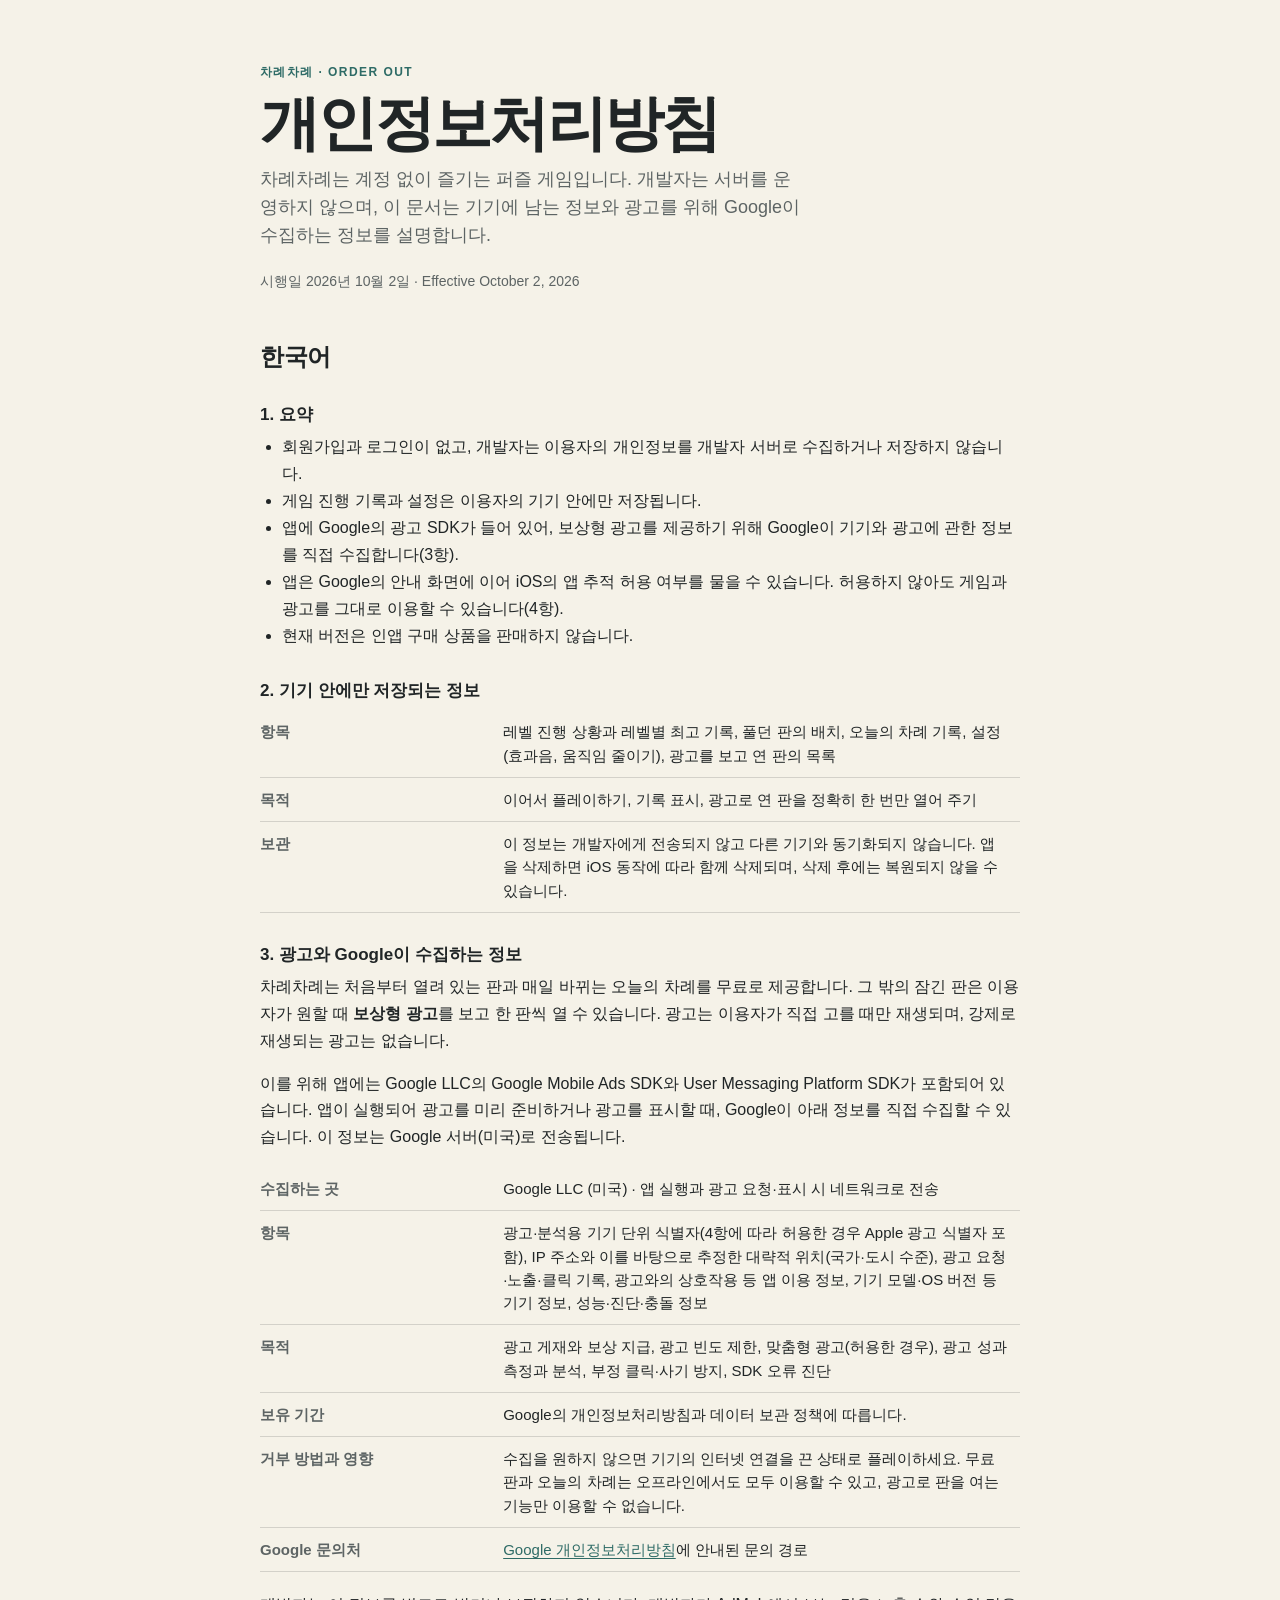
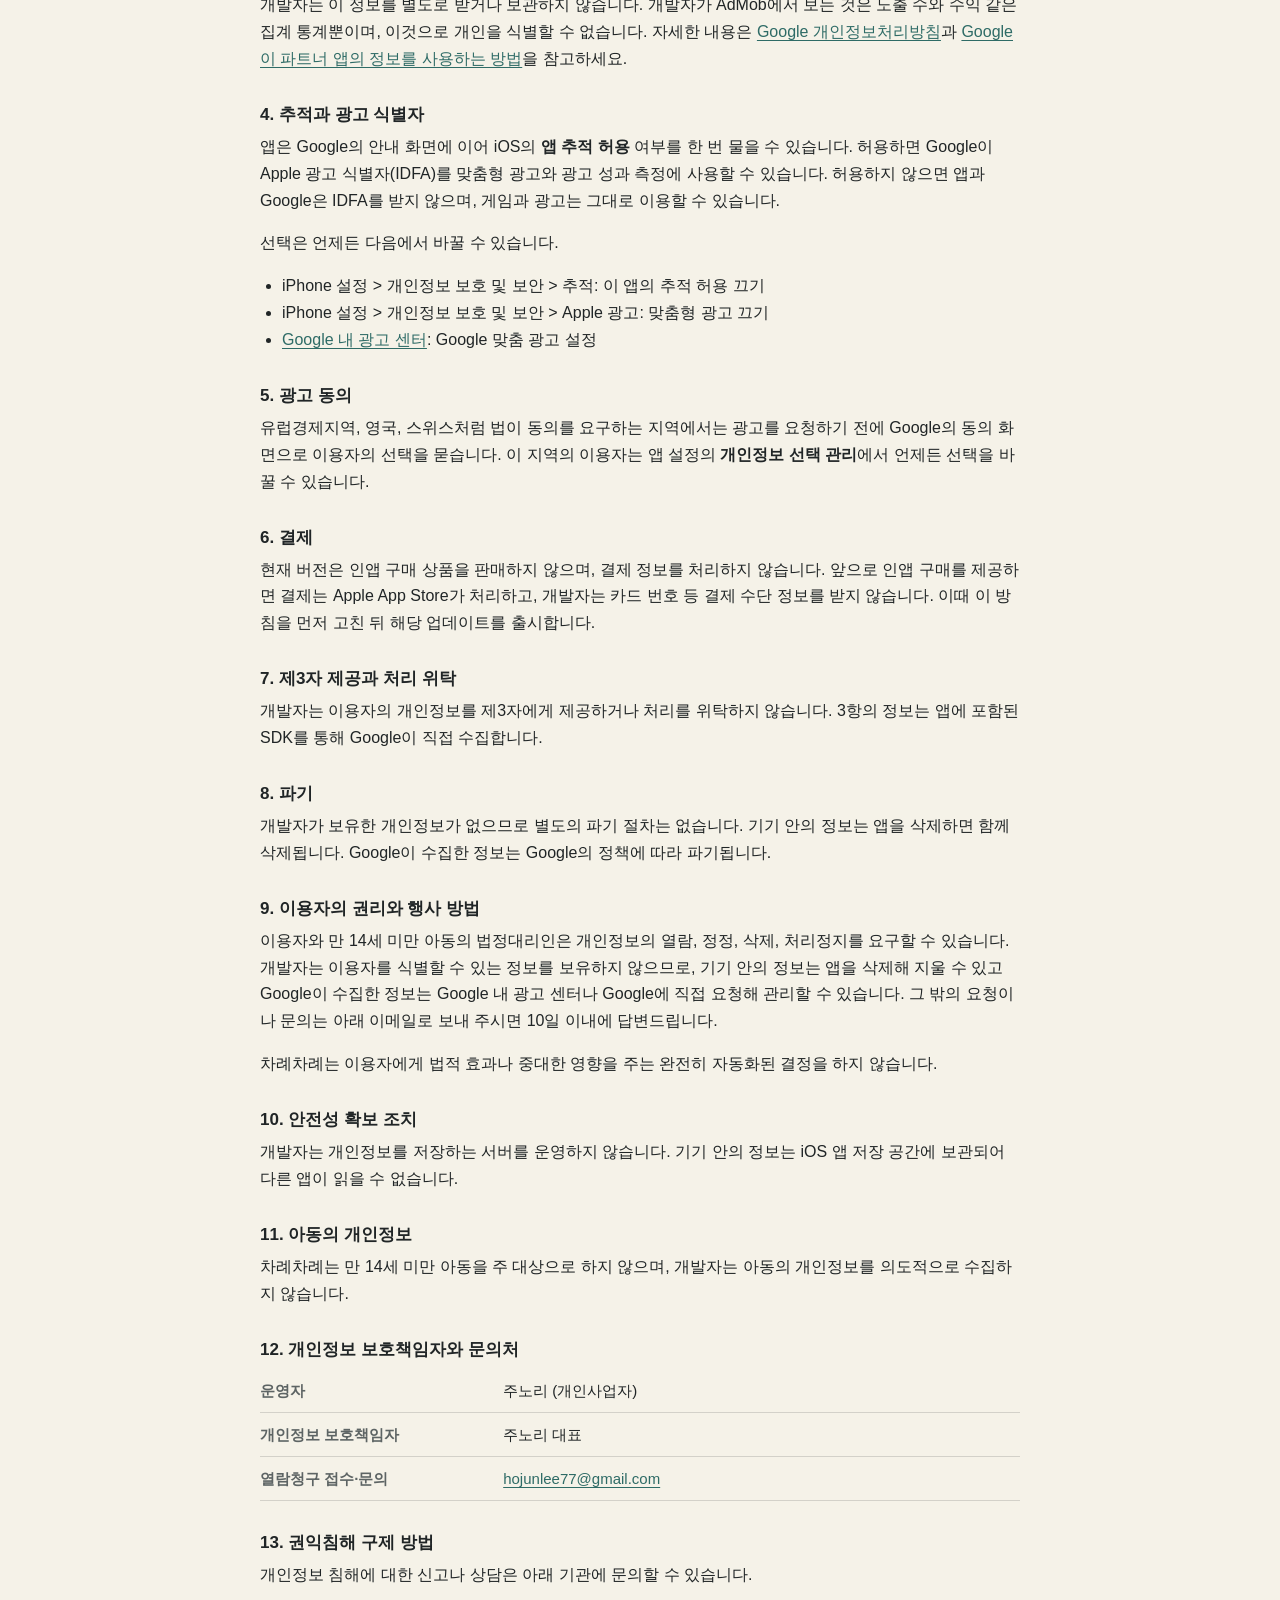
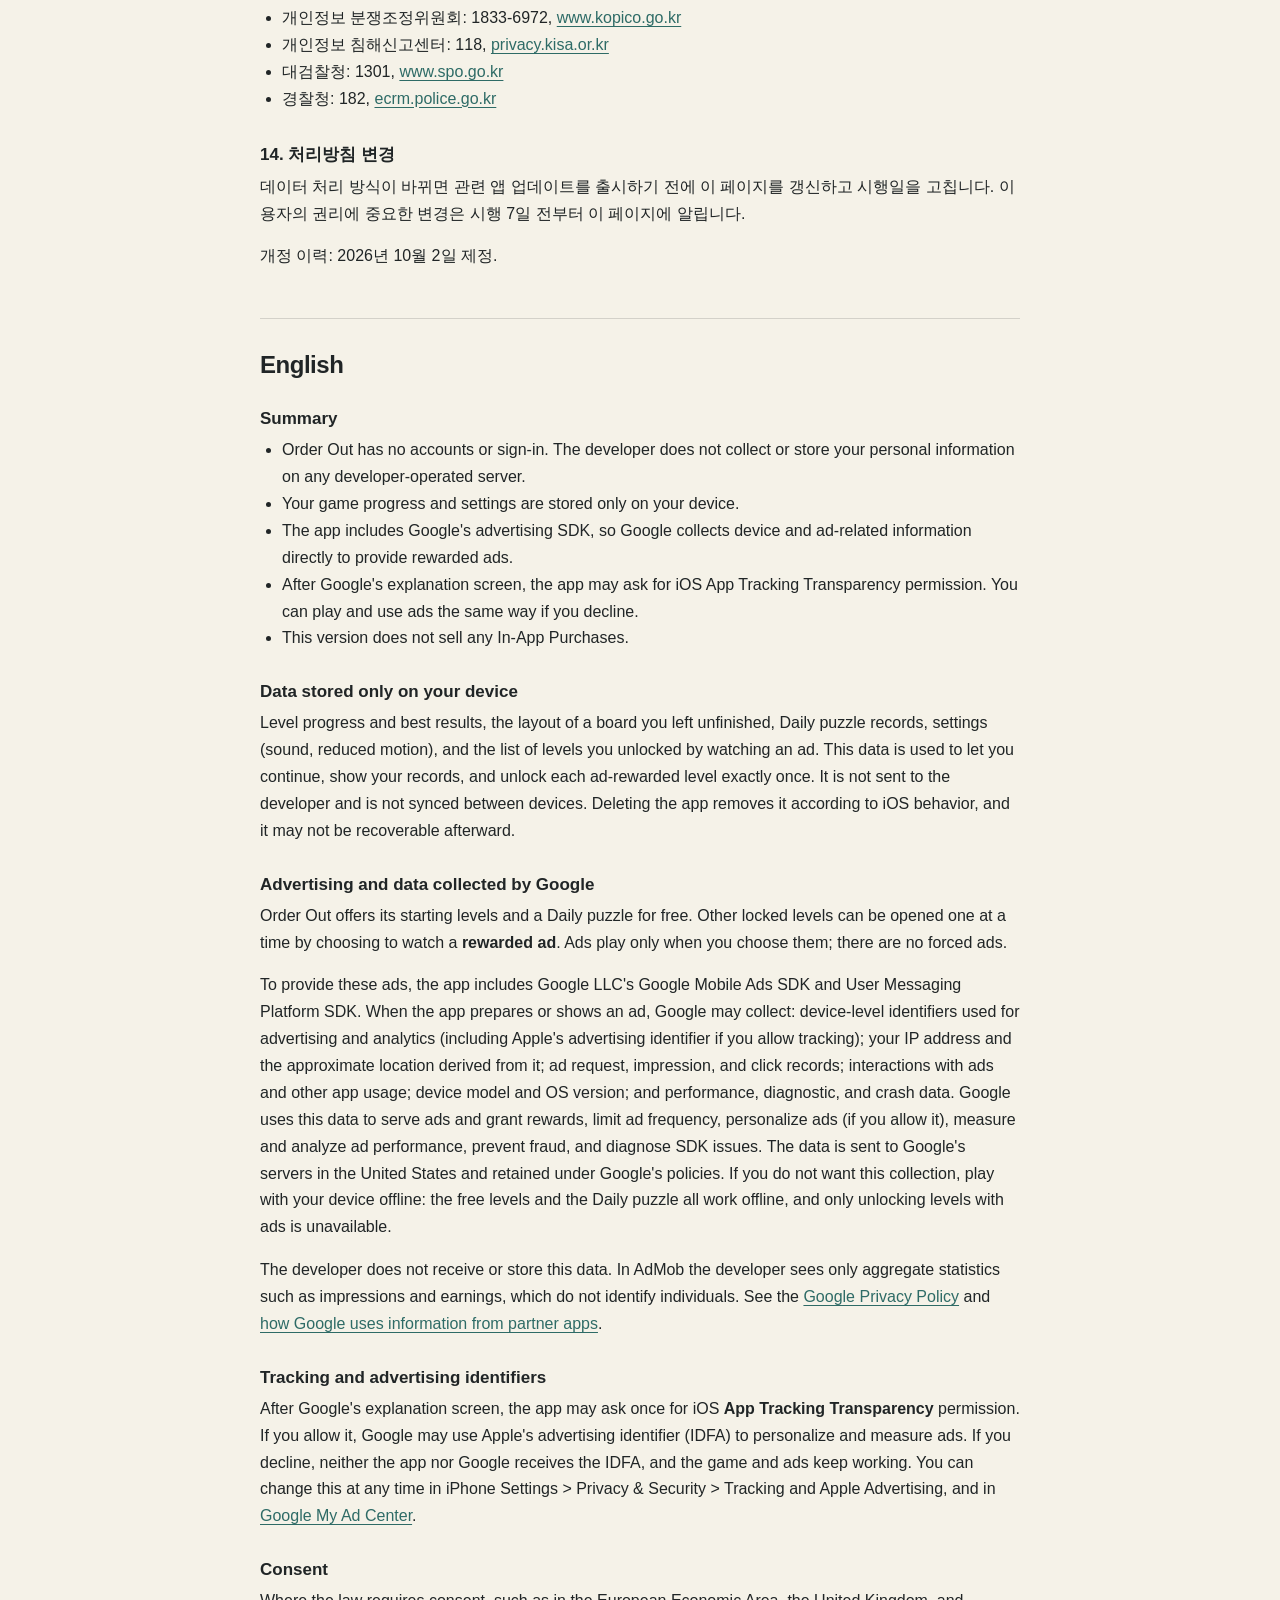
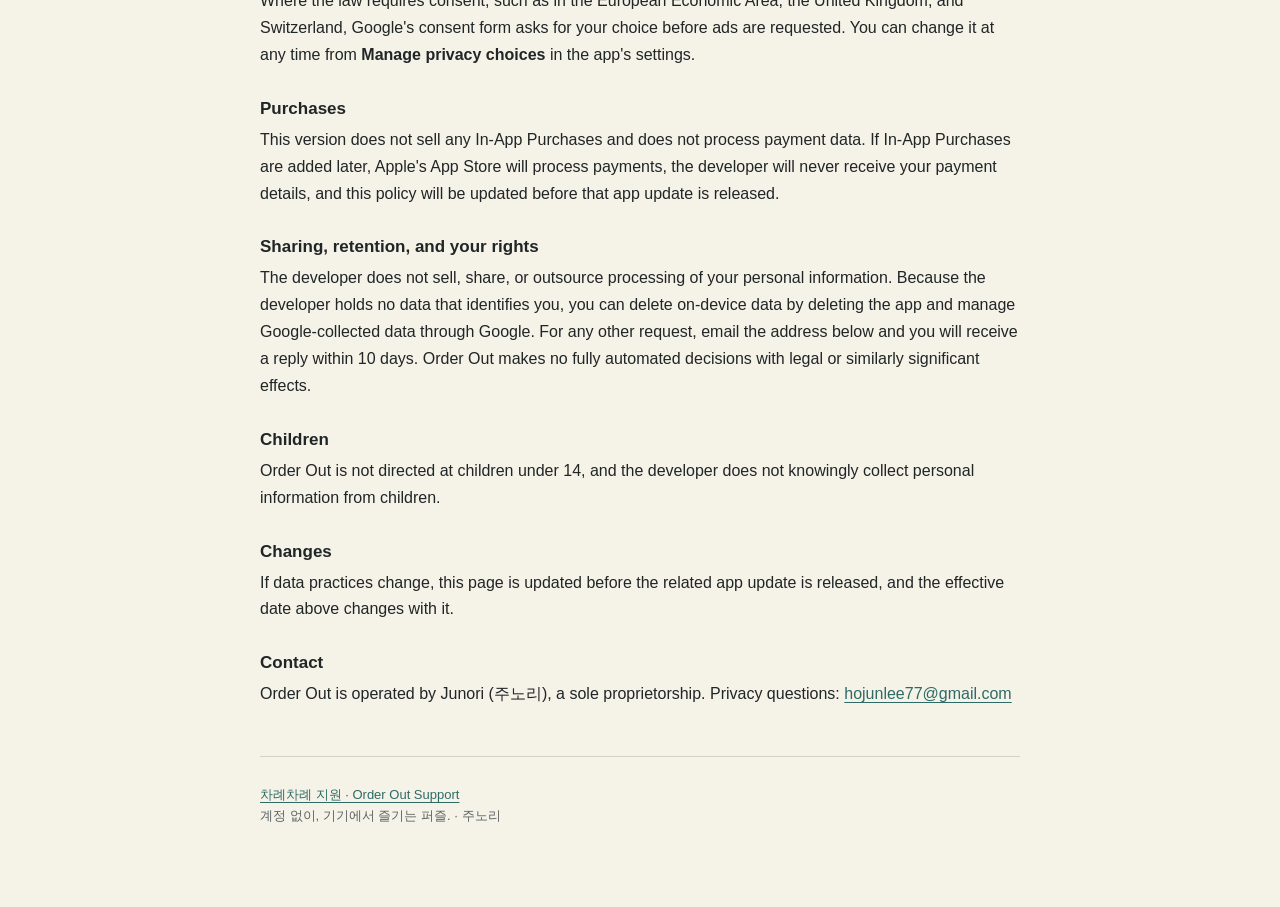
==== privacy/index.html @ 9bdde51e "Publish Order Out privacy policy and support pages Co-Authored-By: Claude Opus 5.5 <noreply@anthropi" ====
<!doctype html>
<html lang="ko">
<head>
  <meta charset="utf-8">
  <meta name="viewport" content="width=device-width, initial-scale=1">
  <meta name="description" content="차례차례(Order Out) 개인정보처리방침 · Privacy Policy for Order Out, a sliding block puzzle for iPhone.">
  <title>차례차례 개인정보처리방침 · Order Out Privacy Policy</title>
  <link rel="stylesheet" href="../styles.css">
</head>
<body>
  <main>
    <header>
      <div class="eyebrow">차례차례 · Order Out</div>
      <h1>개인정보처리방침</h1>
      <p class="lede">차례차례는 계정 없이 즐기는 퍼즐 게임입니다. 개발자는 서버를 운영하지 않으며, 이 문서는 기기에 남는 정보와 광고를 위해 Google이 수집하는 정보를 설명합니다.</p>
      <p class="meta">시행일 2026년 10월 2일 · Effective October 2, 2026</p>
    </header>

    <section class="language" lang="ko">
      <h2>한국어</h2>

      <h3>1. 요약</h3>
      <ul>
        <li>회원가입과 로그인이 없고, 개발자는 이용자의 개인정보를 개발자 서버로 수집하거나 저장하지 않습니다.</li>
        <li>게임 진행 기록과 설정은 이용자의 기기 안에만 저장됩니다.</li>
        <li>앱에 Google의 광고 SDK가 들어 있어, 보상형 광고를 제공하기 위해 Google이 기기와 광고에 관한 정보를 직접 수집합니다(3항).</li>
        <li>앱은 Google의 안내 화면에 이어 iOS의 앱 추적 허용 여부를 물을 수 있습니다. 허용하지 않아도 게임과 광고를 그대로 이용할 수 있습니다(4항).</li>
        <li>현재 버전은 인앱 구매 상품을 판매하지 않습니다.</li>
      </ul>

      <h3>2. 기기 안에만 저장되는 정보</h3>
      <table>
        <tr><th>항목</th><td>레벨 진행 상황과 레벨별 최고 기록, 풀던 판의 배치, 오늘의 차례 기록, 설정(효과음, 움직임 줄이기), 광고를 보고 연 판의 목록</td></tr>
        <tr><th>목적</th><td>이어서 플레이하기, 기록 표시, 광고로 연 판을 정확히 한 번만 열어 주기</td></tr>
        <tr><th>보관</th><td>이 정보는 개발자에게 전송되지 않고 다른 기기와 동기화되지 않습니다. 앱을 삭제하면 iOS 동작에 따라 함께 삭제되며, 삭제 후에는 복원되지 않을 수 있습니다.</td></tr>
      </table>

      <h3>3. 광고와 Google이 수집하는 정보</h3>
      <p>차례차례는 처음부터 열려 있는 판과 매일 바뀌는 오늘의 차례를 무료로 제공합니다. 그 밖의 잠긴 판은 이용자가 원할 때 <strong>보상형 광고</strong>를 보고 한 판씩 열 수 있습니다. 광고는 이용자가 직접 고를 때만 재생되며, 강제로 재생되는 광고는 없습니다.</p>
      <p>이를 위해 앱에는 Google LLC의 Google Mobile Ads SDK와 User Messaging Platform SDK가 포함되어 있습니다. 앱이 실행되어 광고를 미리 준비하거나 광고를 표시할 때, Google이 아래 정보를 직접 수집할 수 있습니다. 이 정보는 Google 서버(미국)로 전송됩니다.</p>
      <table>
        <tr><th>수집하는 곳</th><td>Google LLC (미국) · 앱 실행과 광고 요청·표시 시 네트워크로 전송</td></tr>
        <tr><th>항목</th><td>광고·분석용 기기 단위 식별자(4항에 따라 허용한 경우 Apple 광고 식별자 포함), IP 주소와 이를 바탕으로 추정한 대략적 위치(국가·도시 수준), 광고 요청·노출·클릭 기록, 광고와의 상호작용 등 앱 이용 정보, 기기 모델·OS 버전 등 기기 정보, 성능·진단·충돌 정보</td></tr>
        <tr><th>목적</th><td>광고 게재와 보상 지급, 광고 빈도 제한, 맞춤형 광고(허용한 경우), 광고 성과 측정과 분석, 부정 클릭·사기 방지, SDK 오류 진단</td></tr>
        <tr><th>보유 기간</th><td>Google의 개인정보처리방침과 데이터 보관 정책에 따릅니다.</td></tr>
        <tr><th>거부 방법과 영향</th><td>수집을 원하지 않으면 기기의 인터넷 연결을 끈 상태로 플레이하세요. 무료 판과 오늘의 차례는 오프라인에서도 모두 이용할 수 있고, 광고로 판을 여는 기능만 이용할 수 없습니다.</td></tr>
        <tr><th>Google 문의처</th><td><a href="https://policies.google.com/privacy?hl=ko">Google 개인정보처리방침</a>에 안내된 문의 경로</td></tr>
      </table>
      <p>개발자는 이 정보를 별도로 받거나 보관하지 않습니다. 개발자가 AdMob에서 보는 것은 노출 수와 수익 같은 집계 통계뿐이며, 이것으로 개인을 식별할 수 없습니다. 자세한 내용은 <a href="https://policies.google.com/privacy?hl=ko">Google 개인정보처리방침</a>과 <a href="https://policies.google.com/technologies/partner-sites?hl=ko">Google이 파트너 앱의 정보를 사용하는 방법</a>을 참고하세요.</p>

      <h3>4. 추적과 광고 식별자</h3>
      <p>앱은 Google의 안내 화면에 이어 iOS의 <strong>앱 추적 허용</strong> 여부를 한 번 물을 수 있습니다. 허용하면 Google이 Apple 광고 식별자(IDFA)를 맞춤형 광고와 광고 성과 측정에 사용할 수 있습니다. 허용하지 않으면 앱과 Google은 IDFA를 받지 않으며, 게임과 광고는 그대로 이용할 수 있습니다.</p>
      <p>선택은 언제든 다음에서 바꿀 수 있습니다.</p>
      <ul>
        <li>iPhone 설정 &gt; 개인정보 보호 및 보안 &gt; 추적: 이 앱의 추적 허용 끄기</li>
        <li>iPhone 설정 &gt; 개인정보 보호 및 보안 &gt; Apple 광고: 맞춤형 광고 끄기</li>
        <li><a href="https://myadcenter.google.com/">Google 내 광고 센터</a>: Google 맞춤 광고 설정</li>
      </ul>

      <h3>5. 광고 동의</h3>
      <p>유럽경제지역, 영국, 스위스처럼 법이 동의를 요구하는 지역에서는 광고를 요청하기 전에 Google의 동의 화면으로 이용자의 선택을 묻습니다. 이 지역의 이용자는 앱 설정의 <strong>개인정보 선택 관리</strong>에서 언제든 선택을 바꿀 수 있습니다.</p>

      <h3>6. 결제</h3>
      <p>현재 버전은 인앱 구매 상품을 판매하지 않으며, 결제 정보를 처리하지 않습니다. 앞으로 인앱 구매를 제공하면 결제는 Apple App Store가 처리하고, 개발자는 카드 번호 등 결제 수단 정보를 받지 않습니다. 이때 이 방침을 먼저 고친 뒤 해당 업데이트를 출시합니다.</p>

      <h3>7. 제3자 제공과 처리 위탁</h3>
      <p>개발자는 이용자의 개인정보를 제3자에게 제공하거나 처리를 위탁하지 않습니다. 3항의 정보는 앱에 포함된 SDK를 통해 Google이 직접 수집합니다.</p>

      <h3>8. 파기</h3>
      <p>개발자가 보유한 개인정보가 없으므로 별도의 파기 절차는 없습니다. 기기 안의 정보는 앱을 삭제하면 함께 삭제됩니다. Google이 수집한 정보는 Google의 정책에 따라 파기됩니다.</p>

      <h3>9. 이용자의 권리와 행사 방법</h3>
      <p>이용자와 만 14세 미만 아동의 법정대리인은 개인정보의 열람, 정정, 삭제, 처리정지를 요구할 수 있습니다. 개발자는 이용자를 식별할 수 있는 정보를 보유하지 않으므로, 기기 안의 정보는 앱을 삭제해 지울 수 있고 Google이 수집한 정보는 Google 내 광고 센터나 Google에 직접 요청해 관리할 수 있습니다. 그 밖의 요청이나 문의는 아래 이메일로 보내 주시면 10일 이내에 답변드립니다.</p>
      <p>차례차례는 이용자에게 법적 효과나 중대한 영향을 주는 완전히 자동화된 결정을 하지 않습니다.</p>

      <h3>10. 안전성 확보 조치</h3>
      <p>개발자는 개인정보를 저장하는 서버를 운영하지 않습니다. 기기 안의 정보는 iOS 앱 저장 공간에 보관되어 다른 앱이 읽을 수 없습니다.</p>

      <h3>11. 아동의 개인정보</h3>
      <p>차례차례는 만 14세 미만 아동을 주 대상으로 하지 않으며, 개발자는 아동의 개인정보를 의도적으로 수집하지 않습니다.</p>

      <h3>12. 개인정보 보호책임자와 문의처</h3>
      <table>
        <tr><th>운영자</th><td>주노리 (개인사업자)</td></tr>
        <tr><th>개인정보 보호책임자</th><td>주노리 대표</td></tr>
        <tr><th>열람청구 접수·문의</th><td><a href="mailto:hojunlee77@gmail.com?subject=%EC%B0%A8%EB%A1%80%EC%B0%A8%EB%A1%80%20%EA%B0%9C%EC%9D%B8%EC%A0%95%EB%B3%B4%20%EB%AC%B8%EC%9D%98">hojunlee77@gmail.com</a></td></tr>
      </table>

      <h3>13. 권익침해 구제 방법</h3>
      <p>개인정보 침해에 대한 신고나 상담은 아래 기관에 문의할 수 있습니다.</p>
      <ul>
        <li>개인정보 분쟁조정위원회: 1833-6972, <a href="https://www.kopico.go.kr">www.kopico.go.kr</a></li>
        <li>개인정보 침해신고센터: 118, <a href="https://privacy.kisa.or.kr">privacy.kisa.or.kr</a></li>
        <li>대검찰청: 1301, <a href="https://www.spo.go.kr">www.spo.go.kr</a></li>
        <li>경찰청: 182, <a href="https://ecrm.police.go.kr">ecrm.police.go.kr</a></li>
      </ul>

      <h3>14. 처리방침 변경</h3>
      <p>데이터 처리 방식이 바뀌면 관련 앱 업데이트를 출시하기 전에 이 페이지를 갱신하고 시행일을 고칩니다. 이용자의 권리에 중요한 변경은 시행 7일 전부터 이 페이지에 알립니다.</p>
      <p>개정 이력: 2026년 10월 2일 제정.</p>
    </section>

    <section class="language" lang="en">
      <h2>English</h2>

      <h3>Summary</h3>
      <ul>
        <li>Order Out has no accounts or sign-in. The developer does not collect or store your personal information on any developer-operated server.</li>
        <li>Your game progress and settings are stored only on your device.</li>
        <li>The app includes Google's advertising SDK, so Google collects device and ad-related information directly to provide rewarded ads.</li>
        <li>After Google's explanation screen, the app may ask for iOS App Tracking Transparency permission. You can play and use ads the same way if you decline.</li>
        <li>This version does not sell any In-App Purchases.</li>
      </ul>

      <h3>Data stored only on your device</h3>
      <p>Level progress and best results, the layout of a board you left unfinished, Daily puzzle records, settings (sound, reduced motion), and the list of levels you unlocked by watching an ad. This data is used to let you continue, show your records, and unlock each ad-rewarded level exactly once. It is not sent to the developer and is not synced between devices. Deleting the app removes it according to iOS behavior, and it may not be recoverable afterward.</p>

      <h3>Advertising and data collected by Google</h3>
      <p>Order Out offers its starting levels and a Daily puzzle for free. Other locked levels can be opened one at a time by choosing to watch a <strong>rewarded ad</strong>. Ads play only when you choose them; there are no forced ads.</p>
      <p>To provide these ads, the app includes Google LLC's Google Mobile Ads SDK and User Messaging Platform SDK. When the app prepares or shows an ad, Google may collect: device-level identifiers used for advertising and analytics (including Apple's advertising identifier if you allow tracking); your IP address and the approximate location derived from it; ad request, impression, and click records; interactions with ads and other app usage; device model and OS version; and performance, diagnostic, and crash data. Google uses this data to serve ads and grant rewards, limit ad frequency, personalize ads (if you allow it), measure and analyze ad performance, prevent fraud, and diagnose SDK issues. The data is sent to Google's servers in the United States and retained under Google's policies. If you do not want this collection, play with your device offline: the free levels and the Daily puzzle all work offline, and only unlocking levels with ads is unavailable.</p>
      <p>The developer does not receive or store this data. In AdMob the developer sees only aggregate statistics such as impressions and earnings, which do not identify individuals. See the <a href="https://policies.google.com/privacy">Google Privacy Policy</a> and <a href="https://policies.google.com/technologies/partner-sites">how Google uses information from partner apps</a>.</p>

      <h3>Tracking and advertising identifiers</h3>
      <p>After Google's explanation screen, the app may ask once for iOS <strong>App Tracking Transparency</strong> permission. If you allow it, Google may use Apple's advertising identifier (IDFA) to personalize and measure ads. If you decline, neither the app nor Google receives the IDFA, and the game and ads keep working. You can change this at any time in iPhone Settings &gt; Privacy &amp; Security &gt; Tracking and Apple Advertising, and in <a href="https://myadcenter.google.com/">Google My Ad Center</a>.</p>

      <h3>Consent</h3>
      <p>Where the law requires consent, such as in the European Economic Area, the United Kingdom, and Switzerland, Google's consent form asks for your choice before ads are requested. You can change it at any time from <strong>Manage privacy choices</strong> in the app's settings.</p>

      <h3>Purchases</h3>
      <p>This version does not sell any In-App Purchases and does not process payment data. If In-App Purchases are added later, Apple's App Store will process payments, the developer will never receive your payment details, and this policy will be updated before that app update is released.</p>

      <h3>Sharing, retention, and your rights</h3>
      <p>The developer does not sell, share, or outsource processing of your personal information. Because the developer holds no data that identifies you, you can delete on-device data by deleting the app and manage Google-collected data through Google. For any other request, email the address below and you will receive a reply within 10 days. Order Out makes no fully automated decisions with legal or similarly significant effects.</p>

      <h3>Children</h3>
      <p>Order Out is not directed at children under 14, and the developer does not knowingly collect personal information from children.</p>

      <h3>Changes</h3>
      <p>If data practices change, this page is updated before the related app update is released, and the effective date above changes with it.</p>

      <h3>Contact</h3>
      <p>Order Out is operated by Junori (주노리), a sole proprietorship. Privacy questions: <a href="mailto:hojunlee77@gmail.com?subject=Order%20Out%20Privacy">hojunlee77@gmail.com</a></p>
    </section>

    <footer>
      <a href="../support/">차례차례 지원 · Order Out Support</a><br>
      계정 없이, 기기에서 즐기는 퍼즐. · 주노리
    </footer>
  </main>
</body>
</html>
---- styles.css ----
:root {
  color-scheme: light dark;
  --accent: #2e6b66;
  --paper: #f5f2e8;
  --ink: #202526;
  --secondary: #5d6464;
  --line: rgba(32, 37, 38, 0.16);
  --surface: #ffffff;
}

* {
  box-sizing: border-box;
}

html {
  background: var(--paper);
  font-family: -apple-system, BlinkMacSystemFont, "SF Pro Text", "Apple SD Gothic Neo", sans-serif;
  color: var(--ink);
}

body {
  margin: 0;
  min-height: 100vh;
  background: var(--paper);
}

main {
  width: min(100% - 40px, 760px);
  margin: 0 auto;
  padding: 64px 0 80px;
}

header {
  margin-bottom: 48px;
}

.eyebrow {
  color: var(--accent);
  font-size: 12px;
  font-weight: 700;
  letter-spacing: 0.12em;
  text-transform: uppercase;
}

h1 {
  margin: 12px 0 12px;
  font-size: clamp(38px, 8vw, 60px);
  line-height: 1.02;
  letter-spacing: -0.045em;
}

.lede {
  max-width: 34rem;
  margin: 0;
  color: var(--secondary);
  font-size: 18px;
  line-height: 1.55;
}

.meta {
  margin-top: 20px;
  color: var(--secondary);
  font-size: 14px;
}

.language {
  padding: 32px 0;
  border-top: 1px solid var(--line);
}

.language:first-of-type {
  padding-top: 0;
  border-top: 0;
}

h2 {
  margin: 0 0 28px;
  font-size: 24px;
  letter-spacing: -0.02em;
}

h3 {
  margin: 30px 0 8px;
  font-size: 17px;
}

p,
li {
  font-size: 16px;
  line-height: 1.68;
}

p {
  margin: 8px 0 16px;
}

ul {
  margin: 8px 0 20px;
  padding-left: 22px;
}

a {
  color: var(--accent);
  text-underline-offset: 3px;
}

.actions {
  display: flex;
  flex-wrap: wrap;
  gap: 12px;
  margin: 28px 0 8px;
}

.button {
  display: inline-flex;
  min-height: 44px;
  align-items: center;
  justify-content: center;
  padding: 0 18px;
  border: 1px solid var(--line);
  border-radius: 14px;
  background: var(--surface);
  color: var(--ink);
  font-weight: 600;
  text-decoration: none;
}

.button.primary {
  border-color: transparent;
  background: var(--accent);
  color: white;
}

footer {
  padding-top: 28px;
  border-top: 1px solid var(--line);
  color: var(--secondary);
  font-size: 13px;
  line-height: 1.6;
}

@media (prefers-color-scheme: dark) {
  :root {
    --accent: #edc67d;
    --paper: #142a29;
    --ink: #f7f6f2;
    --secondary: #aab1b0;
    --line: rgba(247, 246, 242, 0.18);
    --surface: #1f3a38;
  }

  .button.primary {
    color: #142a29;
  }
}

@media (prefers-reduced-motion: reduce) {
  *,
  *::before,
  *::after {
    scroll-behavior: auto !important;
  }
}

table {
  width: 100%;
  margin: 8px 0 20px;
  border-collapse: collapse;
  font-size: 15px;
  line-height: 1.55;
}

th,
td {
  padding: 10px 12px 10px 0;
  border-bottom: 1px solid var(--line);
  text-align: left;
  vertical-align: top;
}

th {
  width: 32%;
  color: var(--secondary);
  font-weight: 600;
}
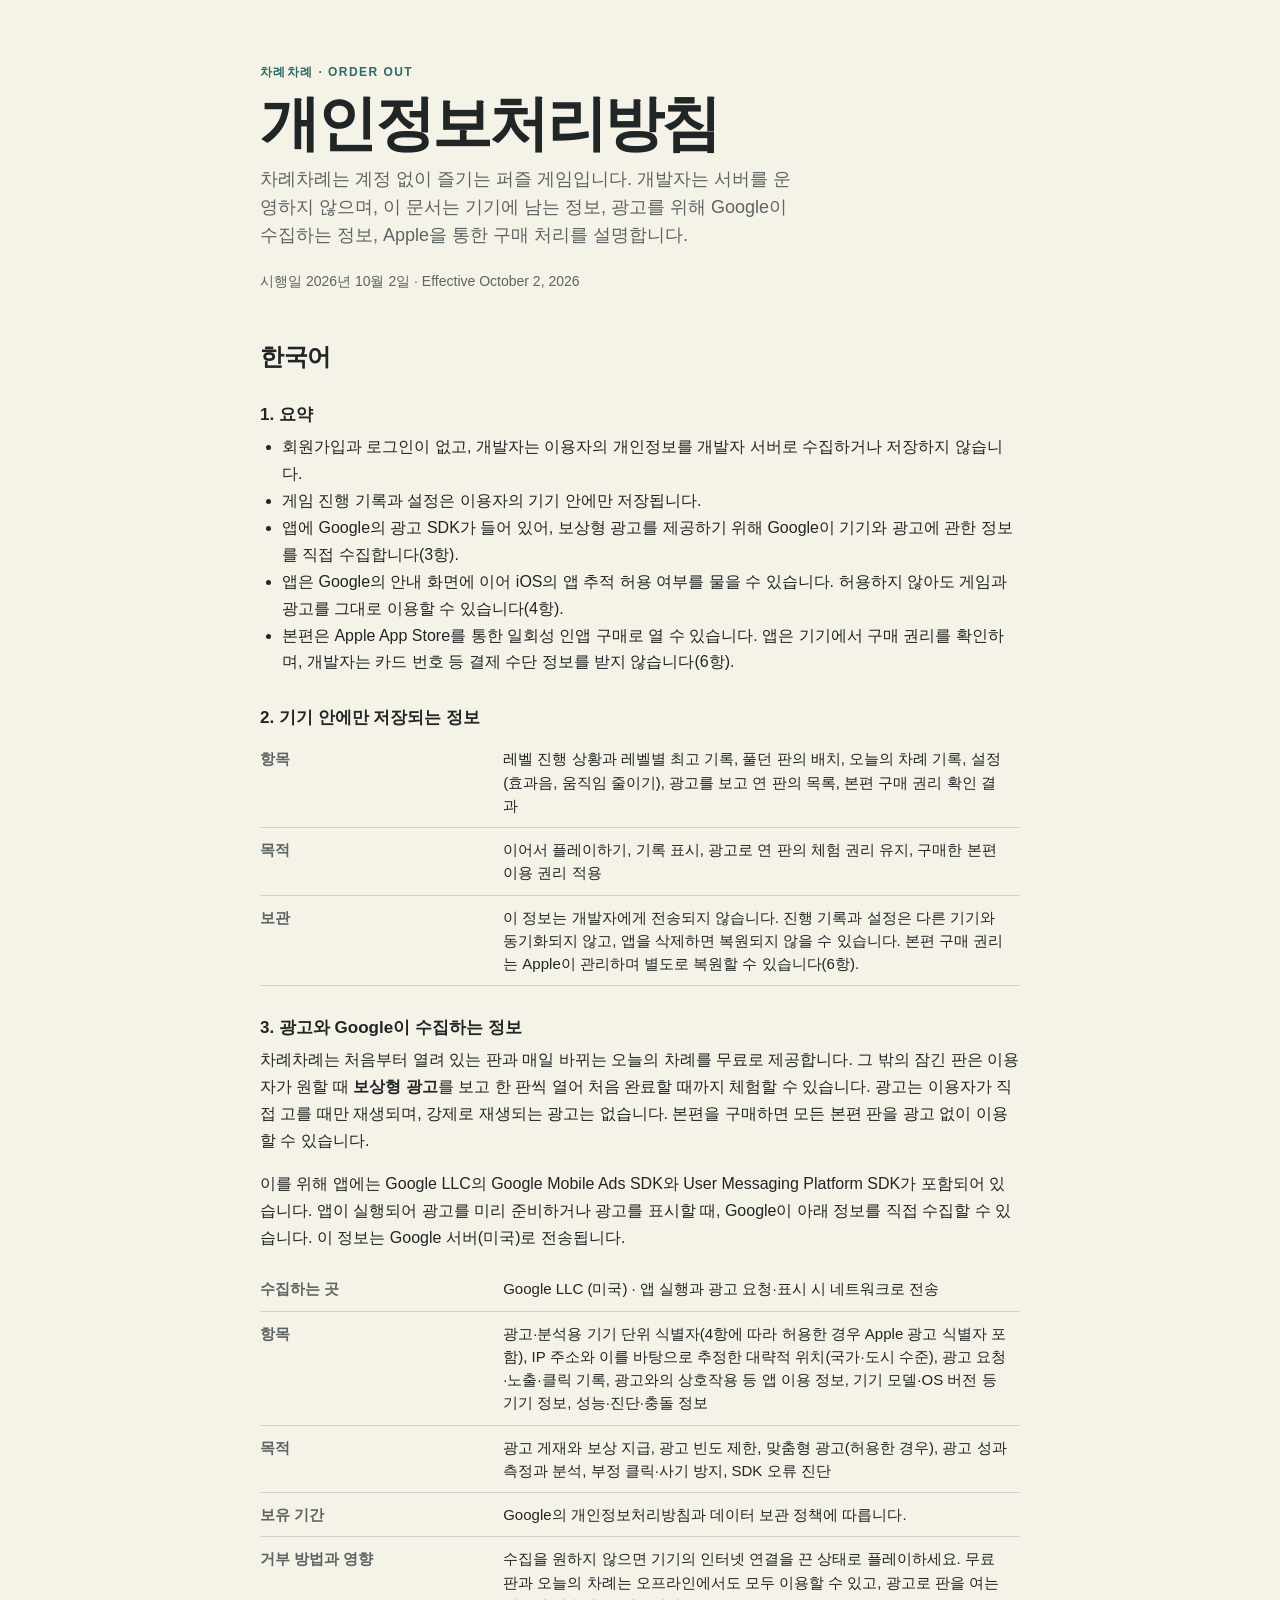
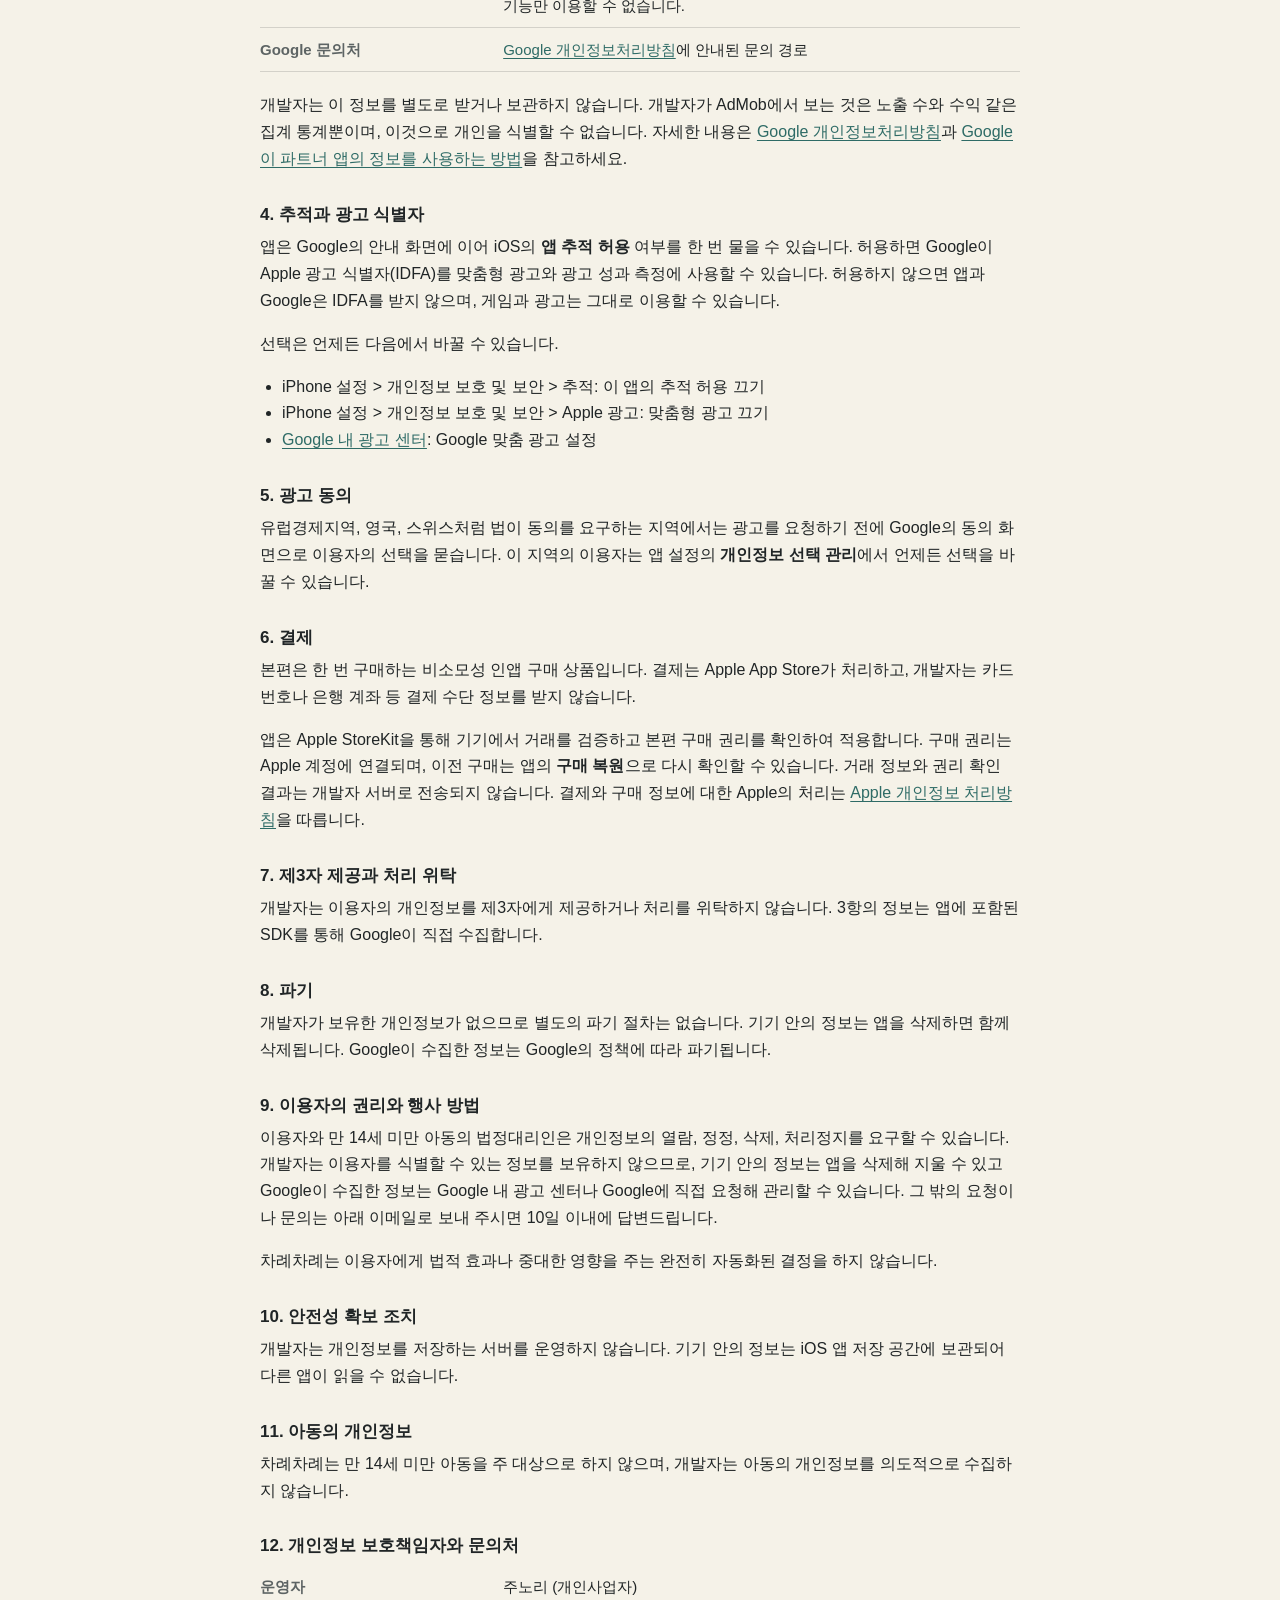
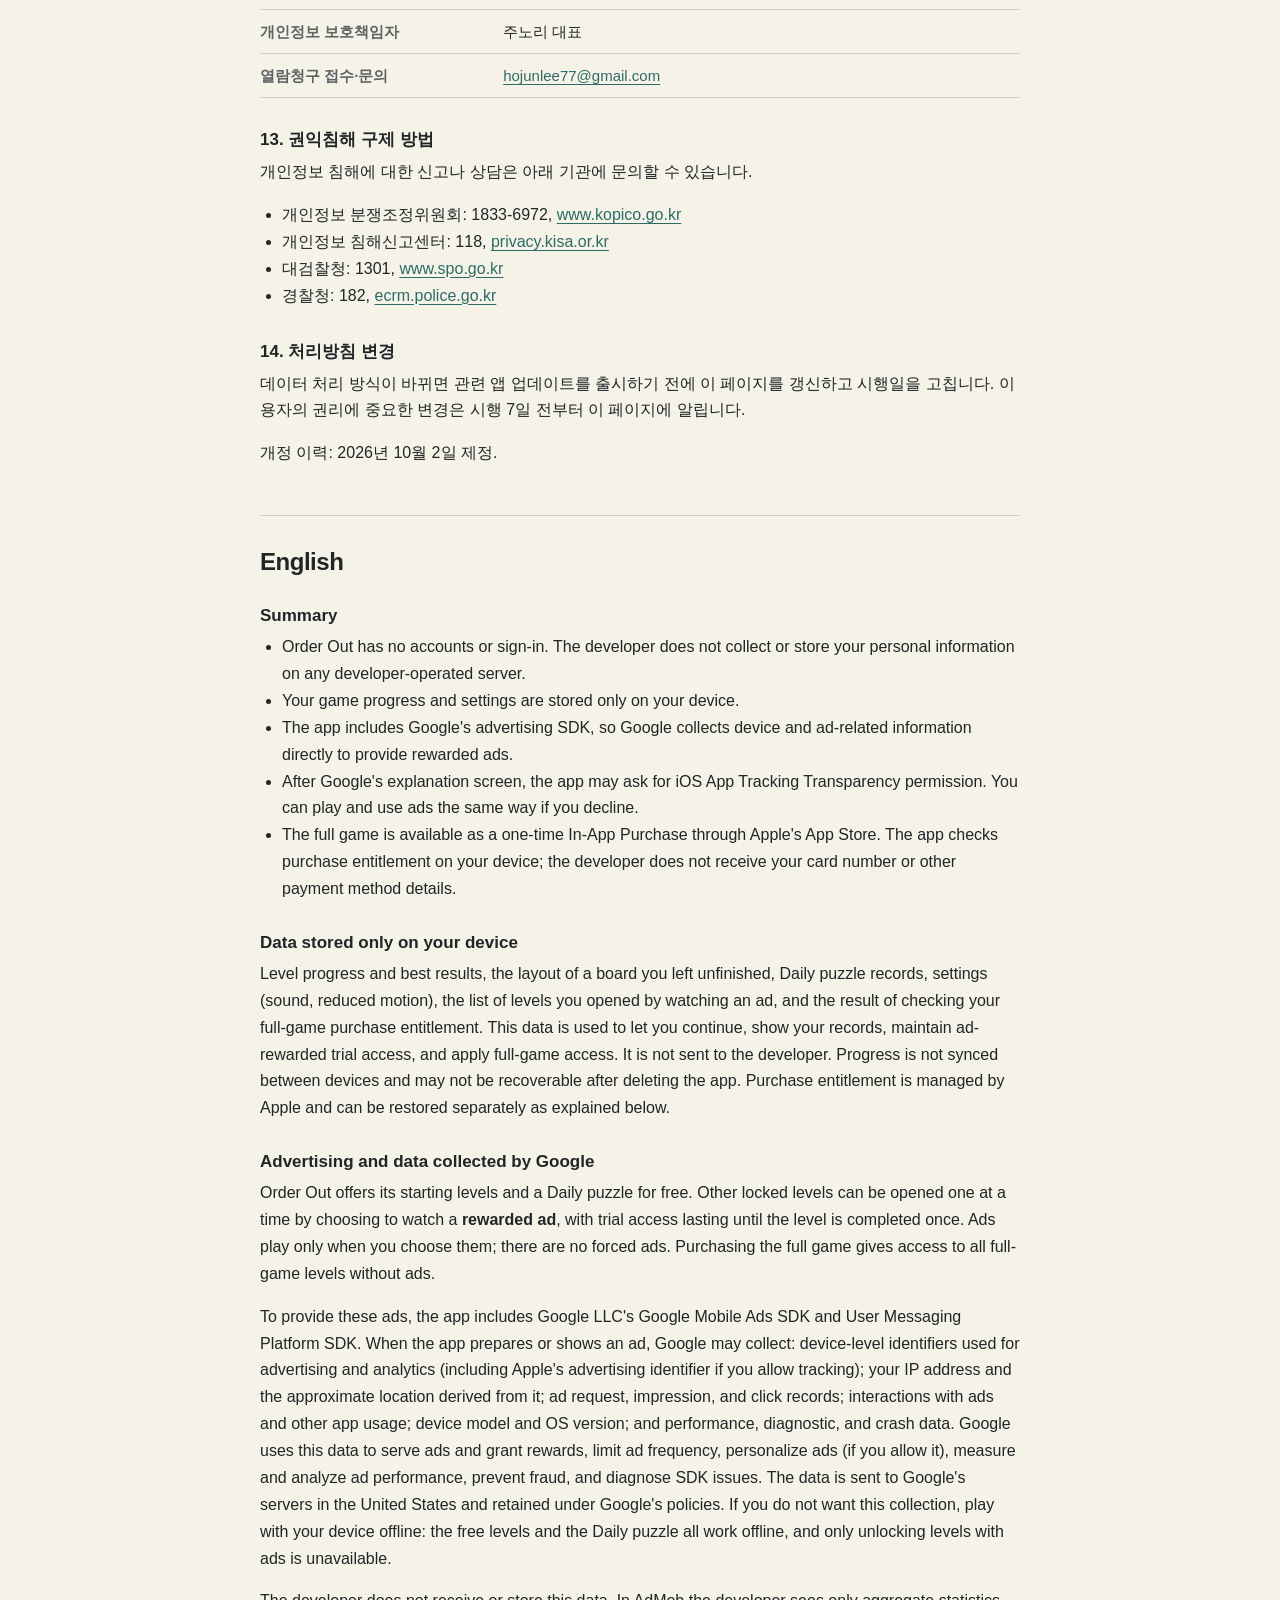
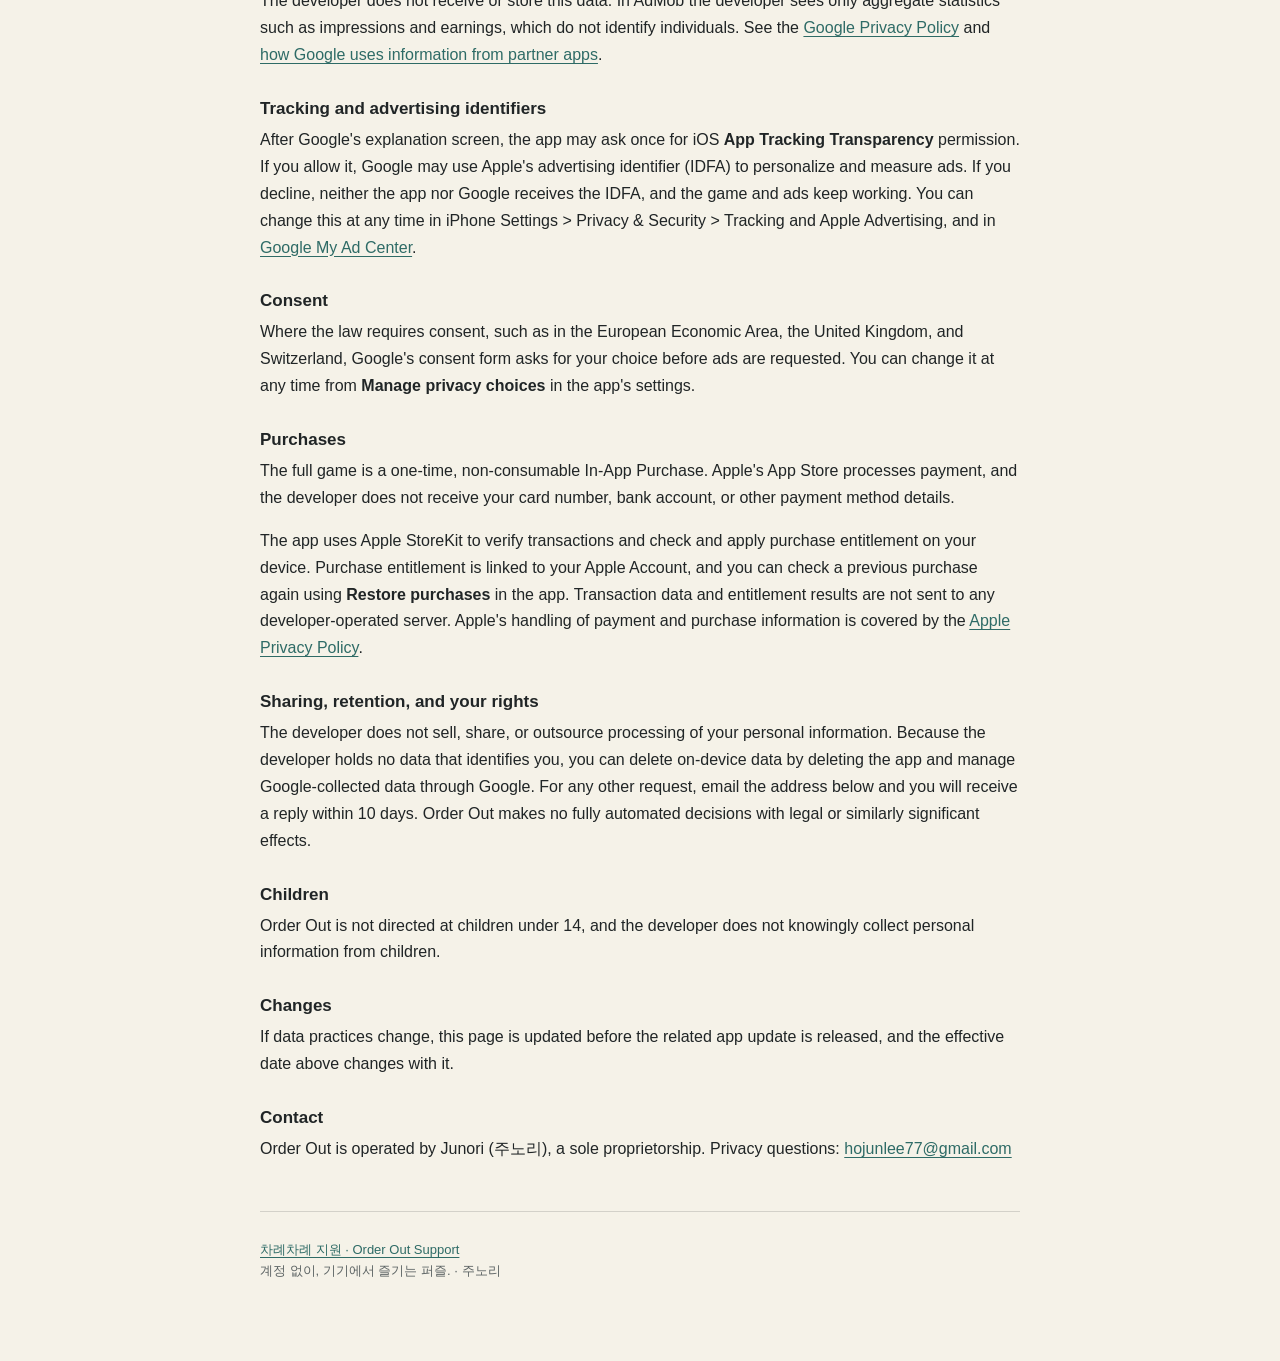
==== commit 90ab0379: "Document full-game purchase and restore support" ====
--- a/privacy/index.html
+++ b/privacy/index.html
@@ -12,7 +12,7 @@
     <header>
       <div class="eyebrow">차례차례 · Order Out</div>
       <h1>개인정보처리방침</h1>
-      <p class="lede">차례차례는 계정 없이 즐기는 퍼즐 게임입니다. 개발자는 서버를 운영하지 않으며, 이 문서는 기기에 남는 정보와 광고를 위해 Google이 수집하는 정보를 설명합니다.</p>
+      <p class="lede">차례차례는 계정 없이 즐기는 퍼즐 게임입니다. 개발자는 서버를 운영하지 않으며, 이 문서는 기기에 남는 정보, 광고를 위해 Google이 수집하는 정보, Apple을 통한 구매 처리를 설명합니다.</p>
       <p class="meta">시행일 2026년 10월 2일 · Effective October 2, 2026</p>
     </header>
 
@@ -25,18 +25,18 @@
         <li>게임 진행 기록과 설정은 이용자의 기기 안에만 저장됩니다.</li>
         <li>앱에 Google의 광고 SDK가 들어 있어, 보상형 광고를 제공하기 위해 Google이 기기와 광고에 관한 정보를 직접 수집합니다(3항).</li>
         <li>앱은 Google의 안내 화면에 이어 iOS의 앱 추적 허용 여부를 물을 수 있습니다. 허용하지 않아도 게임과 광고를 그대로 이용할 수 있습니다(4항).</li>
-        <li>현재 버전은 인앱 구매 상품을 판매하지 않습니다.</li>
+        <li>본편은 Apple App Store를 통한 일회성 인앱 구매로 열 수 있습니다. 앱은 기기에서 구매 권리를 확인하며, 개발자는 카드 번호 등 결제 수단 정보를 받지 않습니다(6항).</li>
       </ul>
 
       <h3>2. 기기 안에만 저장되는 정보</h3>
       <table>
-        <tr><th>항목</th><td>레벨 진행 상황과 레벨별 최고 기록, 풀던 판의 배치, 오늘의 차례 기록, 설정(효과음, 움직임 줄이기), 광고를 보고 연 판의 목록</td></tr>
-        <tr><th>목적</th><td>이어서 플레이하기, 기록 표시, 광고로 연 판을 정확히 한 번만 열어 주기</td></tr>
-        <tr><th>보관</th><td>이 정보는 개발자에게 전송되지 않고 다른 기기와 동기화되지 않습니다. 앱을 삭제하면 iOS 동작에 따라 함께 삭제되며, 삭제 후에는 복원되지 않을 수 있습니다.</td></tr>
+        <tr><th>항목</th><td>레벨 진행 상황과 레벨별 최고 기록, 풀던 판의 배치, 오늘의 차례 기록, 설정(효과음, 움직임 줄이기), 광고를 보고 연 판의 목록, 본편 구매 권리 확인 결과</td></tr>
+        <tr><th>목적</th><td>이어서 플레이하기, 기록 표시, 광고로 연 판의 체험 권리 유지, 구매한 본편 이용 권리 적용</td></tr>
+        <tr><th>보관</th><td>이 정보는 개발자에게 전송되지 않습니다. 진행 기록과 설정은 다른 기기와 동기화되지 않고, 앱을 삭제하면 복원되지 않을 수 있습니다. 본편 구매 권리는 Apple이 관리하며 별도로 복원할 수 있습니다(6항).</td></tr>
       </table>
 
       <h3>3. 광고와 Google이 수집하는 정보</h3>
-      <p>차례차례는 처음부터 열려 있는 판과 매일 바뀌는 오늘의 차례를 무료로 제공합니다. 그 밖의 잠긴 판은 이용자가 원할 때 <strong>보상형 광고</strong>를 보고 한 판씩 열 수 있습니다. 광고는 이용자가 직접 고를 때만 재생되며, 강제로 재생되는 광고는 없습니다.</p>
+      <p>차례차례는 처음부터 열려 있는 판과 매일 바뀌는 오늘의 차례를 무료로 제공합니다. 그 밖의 잠긴 판은 이용자가 원할 때 <strong>보상형 광고</strong>를 보고 한 판씩 열어 처음 완료할 때까지 체험할 수 있습니다. 광고는 이용자가 직접 고를 때만 재생되며, 강제로 재생되는 광고는 없습니다. 본편을 구매하면 모든 본편 판을 광고 없이 이용할 수 있습니다.</p>
       <p>이를 위해 앱에는 Google LLC의 Google Mobile Ads SDK와 User Messaging Platform SDK가 포함되어 있습니다. 앱이 실행되어 광고를 미리 준비하거나 광고를 표시할 때, Google이 아래 정보를 직접 수집할 수 있습니다. 이 정보는 Google 서버(미국)로 전송됩니다.</p>
       <table>
         <tr><th>수집하는 곳</th><td>Google LLC (미국) · 앱 실행과 광고 요청·표시 시 네트워크로 전송</td></tr>
@@ -61,7 +61,8 @@
       <p>유럽경제지역, 영국, 스위스처럼 법이 동의를 요구하는 지역에서는 광고를 요청하기 전에 Google의 동의 화면으로 이용자의 선택을 묻습니다. 이 지역의 이용자는 앱 설정의 <strong>개인정보 선택 관리</strong>에서 언제든 선택을 바꿀 수 있습니다.</p>
 
       <h3>6. 결제</h3>
-      <p>현재 버전은 인앱 구매 상품을 판매하지 않으며, 결제 정보를 처리하지 않습니다. 앞으로 인앱 구매를 제공하면 결제는 Apple App Store가 처리하고, 개발자는 카드 번호 등 결제 수단 정보를 받지 않습니다. 이때 이 방침을 먼저 고친 뒤 해당 업데이트를 출시합니다.</p>
+      <p>본편은 한 번 구매하는 비소모성 인앱 구매 상품입니다. 결제는 Apple App Store가 처리하고, 개발자는 카드 번호나 은행 계좌 등 결제 수단 정보를 받지 않습니다.</p>
+      <p>앱은 Apple StoreKit을 통해 기기에서 거래를 검증하고 본편 구매 권리를 확인하여 적용합니다. 구매 권리는 Apple 계정에 연결되며, 이전 구매는 앱의 <strong>구매 복원</strong>으로 다시 확인할 수 있습니다. 거래 정보와 권리 확인 결과는 개발자 서버로 전송되지 않습니다. 결제와 구매 정보에 대한 Apple의 처리는 <a href="https://www.apple.com/legal/privacy/ko/">Apple 개인정보 처리방침</a>을 따릅니다.</p>
 
       <h3>7. 제3자 제공과 처리 위탁</h3>
       <p>개발자는 이용자의 개인정보를 제3자에게 제공하거나 처리를 위탁하지 않습니다. 3항의 정보는 앱에 포함된 SDK를 통해 Google이 직접 수집합니다.</p>
@@ -109,14 +110,14 @@
         <li>Your game progress and settings are stored only on your device.</li>
         <li>The app includes Google's advertising SDK, so Google collects device and ad-related information directly to provide rewarded ads.</li>
         <li>After Google's explanation screen, the app may ask for iOS App Tracking Transparency permission. You can play and use ads the same way if you decline.</li>
-        <li>This version does not sell any In-App Purchases.</li>
+        <li>The full game is available as a one-time In-App Purchase through Apple's App Store. The app checks purchase entitlement on your device; the developer does not receive your card number or other payment method details.</li>
       </ul>
 
       <h3>Data stored only on your device</h3>
-      <p>Level progress and best results, the layout of a board you left unfinished, Daily puzzle records, settings (sound, reduced motion), and the list of levels you unlocked by watching an ad. This data is used to let you continue, show your records, and unlock each ad-rewarded level exactly once. It is not sent to the developer and is not synced between devices. Deleting the app removes it according to iOS behavior, and it may not be recoverable afterward.</p>
+      <p>Level progress and best results, the layout of a board you left unfinished, Daily puzzle records, settings (sound, reduced motion), the list of levels you opened by watching an ad, and the result of checking your full-game purchase entitlement. This data is used to let you continue, show your records, maintain ad-rewarded trial access, and apply full-game access. It is not sent to the developer. Progress is not synced between devices and may not be recoverable after deleting the app. Purchase entitlement is managed by Apple and can be restored separately as explained below.</p>
 
       <h3>Advertising and data collected by Google</h3>
-      <p>Order Out offers its starting levels and a Daily puzzle for free. Other locked levels can be opened one at a time by choosing to watch a <strong>rewarded ad</strong>. Ads play only when you choose them; there are no forced ads.</p>
+      <p>Order Out offers its starting levels and a Daily puzzle for free. Other locked levels can be opened one at a time by choosing to watch a <strong>rewarded ad</strong>, with trial access lasting until the level is completed once. Ads play only when you choose them; there are no forced ads. Purchasing the full game gives access to all full-game levels without ads.</p>
       <p>To provide these ads, the app includes Google LLC's Google Mobile Ads SDK and User Messaging Platform SDK. When the app prepares or shows an ad, Google may collect: device-level identifiers used for advertising and analytics (including Apple's advertising identifier if you allow tracking); your IP address and the approximate location derived from it; ad request, impression, and click records; interactions with ads and other app usage; device model and OS version; and performance, diagnostic, and crash data. Google uses this data to serve ads and grant rewards, limit ad frequency, personalize ads (if you allow it), measure and analyze ad performance, prevent fraud, and diagnose SDK issues. The data is sent to Google's servers in the United States and retained under Google's policies. If you do not want this collection, play with your device offline: the free levels and the Daily puzzle all work offline, and only unlocking levels with ads is unavailable.</p>
       <p>The developer does not receive or store this data. In AdMob the developer sees only aggregate statistics such as impressions and earnings, which do not identify individuals. See the <a href="https://policies.google.com/privacy">Google Privacy Policy</a> and <a href="https://policies.google.com/technologies/partner-sites">how Google uses information from partner apps</a>.</p>
 
@@ -127,7 +128,8 @@
       <p>Where the law requires consent, such as in the European Economic Area, the United Kingdom, and Switzerland, Google's consent form asks for your choice before ads are requested. You can change it at any time from <strong>Manage privacy choices</strong> in the app's settings.</p>
 
       <h3>Purchases</h3>
-      <p>This version does not sell any In-App Purchases and does not process payment data. If In-App Purchases are added later, Apple's App Store will process payments, the developer will never receive your payment details, and this policy will be updated before that app update is released.</p>
+      <p>The full game is a one-time, non-consumable In-App Purchase. Apple's App Store processes payment, and the developer does not receive your card number, bank account, or other payment method details.</p>
+      <p>The app uses Apple StoreKit to verify transactions and check and apply purchase entitlement on your device. Purchase entitlement is linked to your Apple Account, and you can check a previous purchase again using <strong>Restore purchases</strong> in the app. Transaction data and entitlement results are not sent to any developer-operated server. Apple's handling of payment and purchase information is covered by the <a href="https://www.apple.com/legal/privacy/en-ww/">Apple Privacy Policy</a>.</p>
 
       <h3>Sharing, retention, and your rights</h3>
       <p>The developer does not sell, share, or outsource processing of your personal information. Because the developer holds no data that identifies you, you can delete on-device data by deleting the app and manage Google-collected data through Google. For any other request, email the address below and you will receive a reply within 10 days. Order Out makes no fully automated decisions with legal or similarly significant effects.</p>
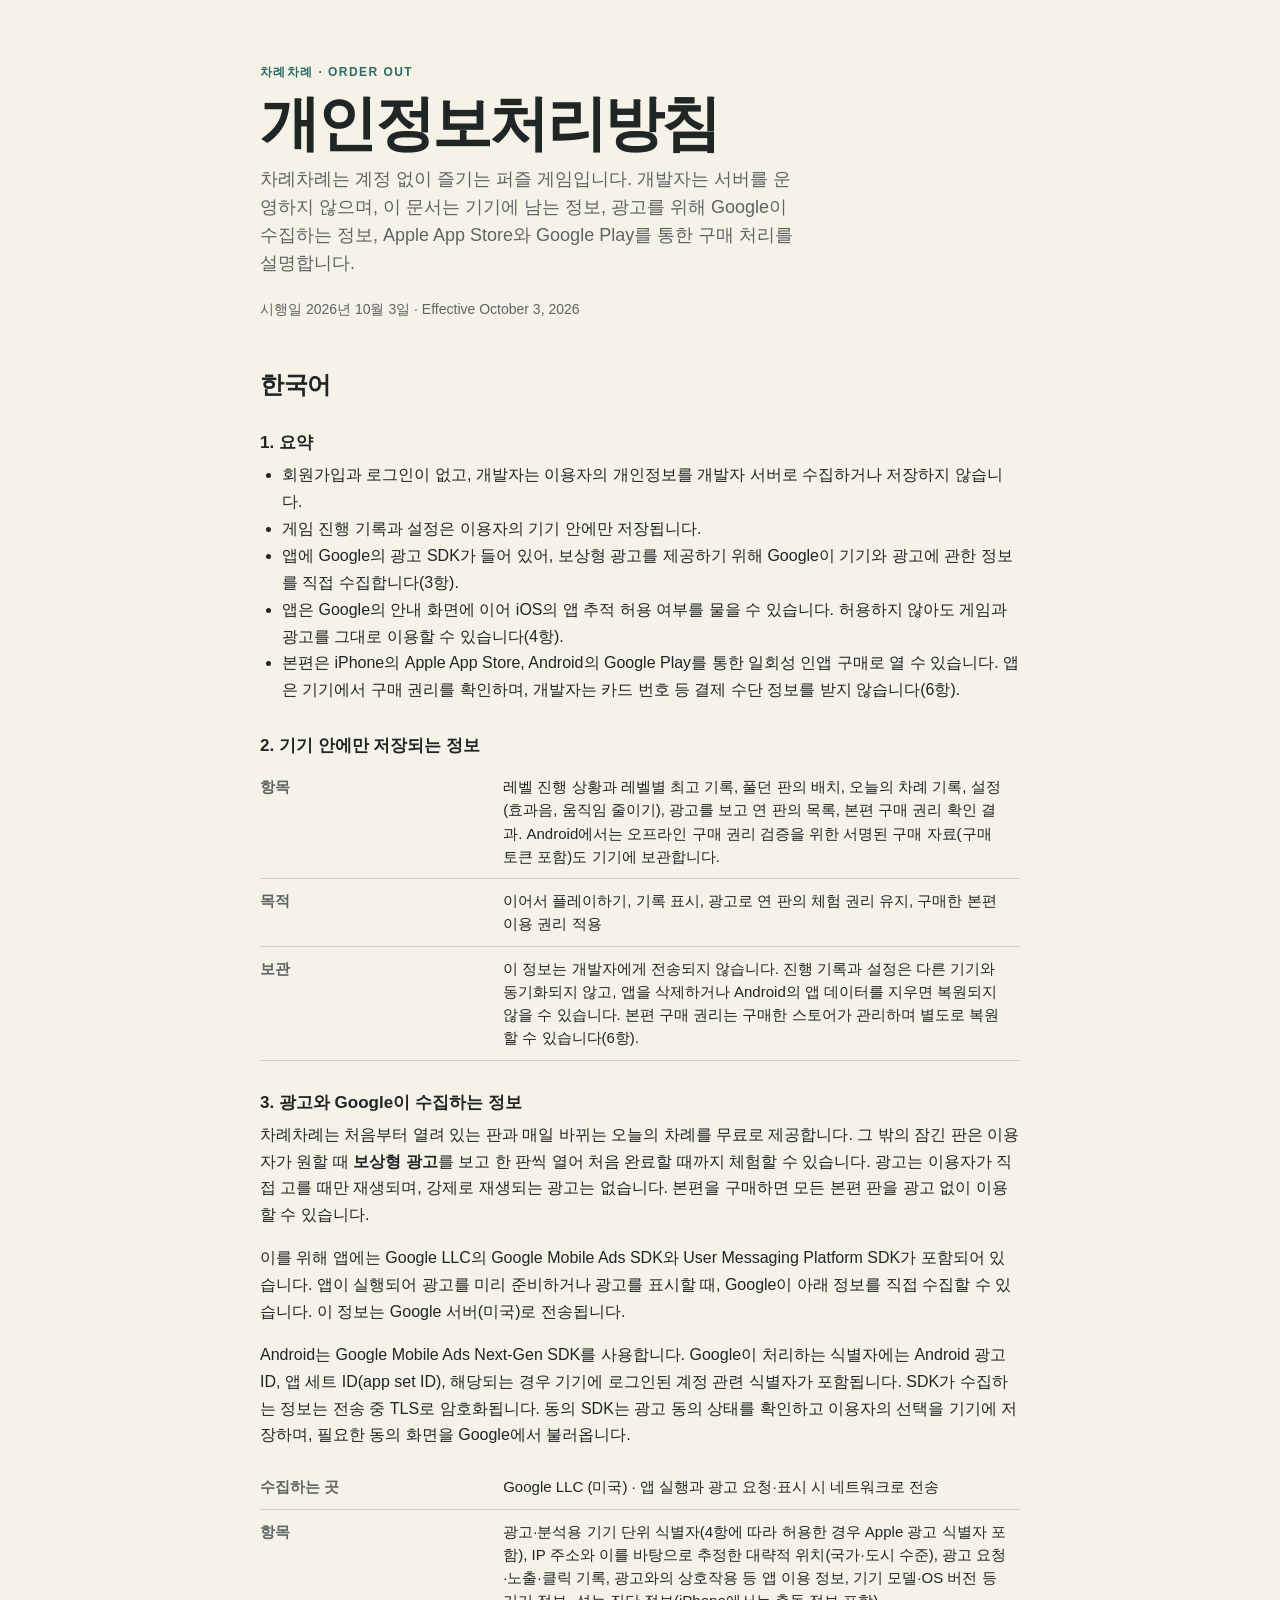
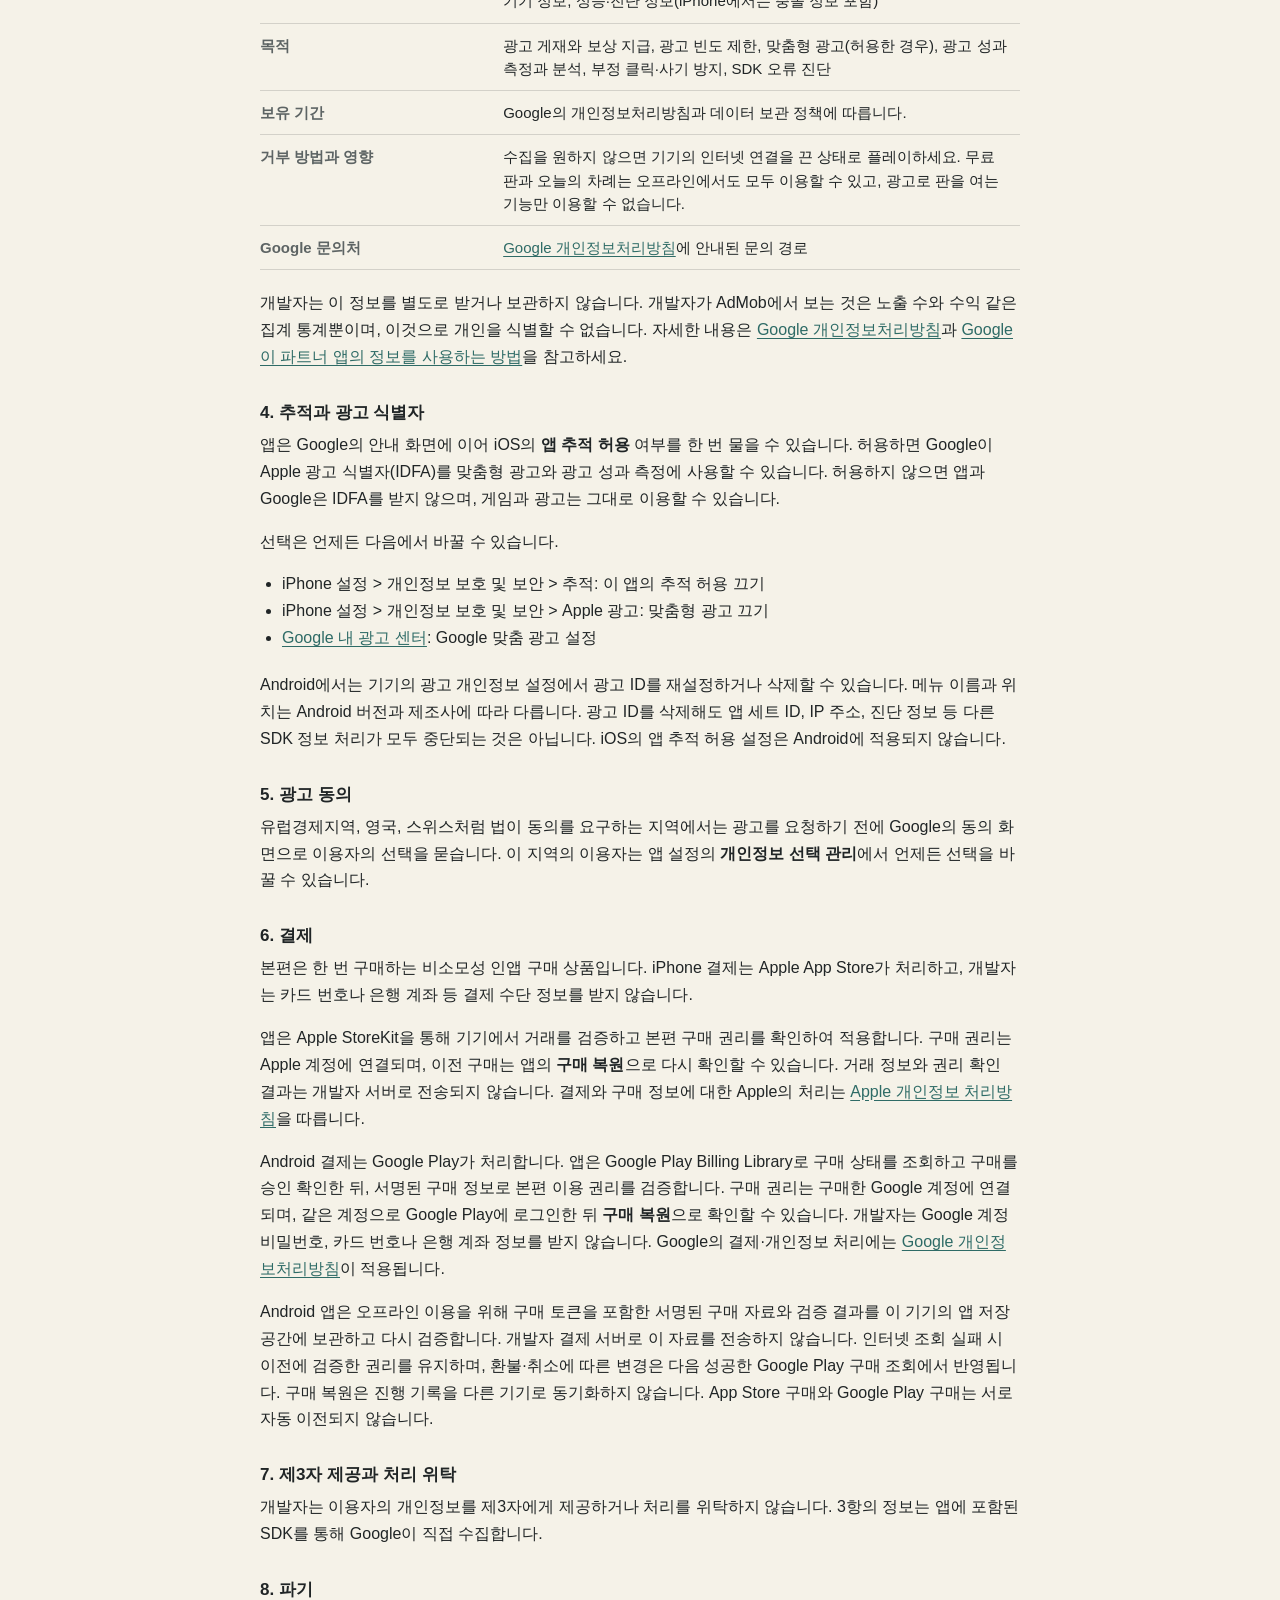
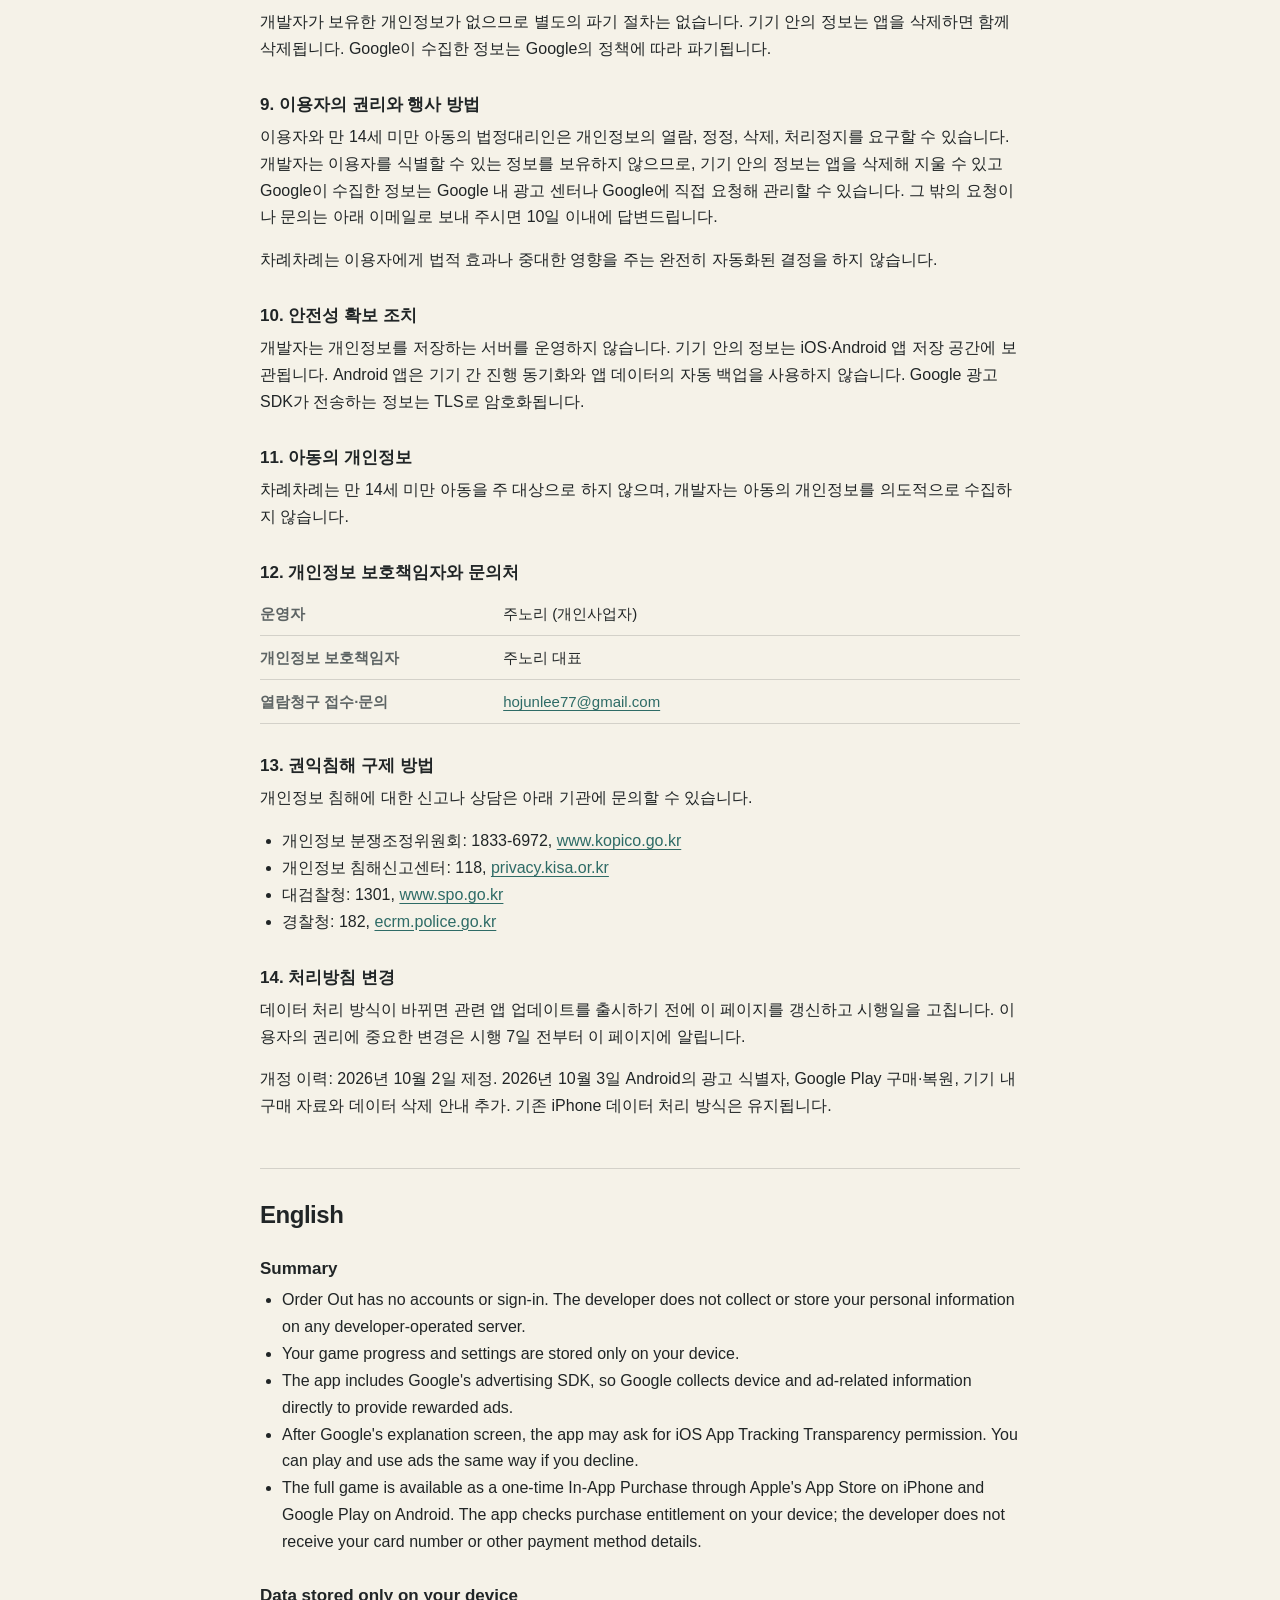
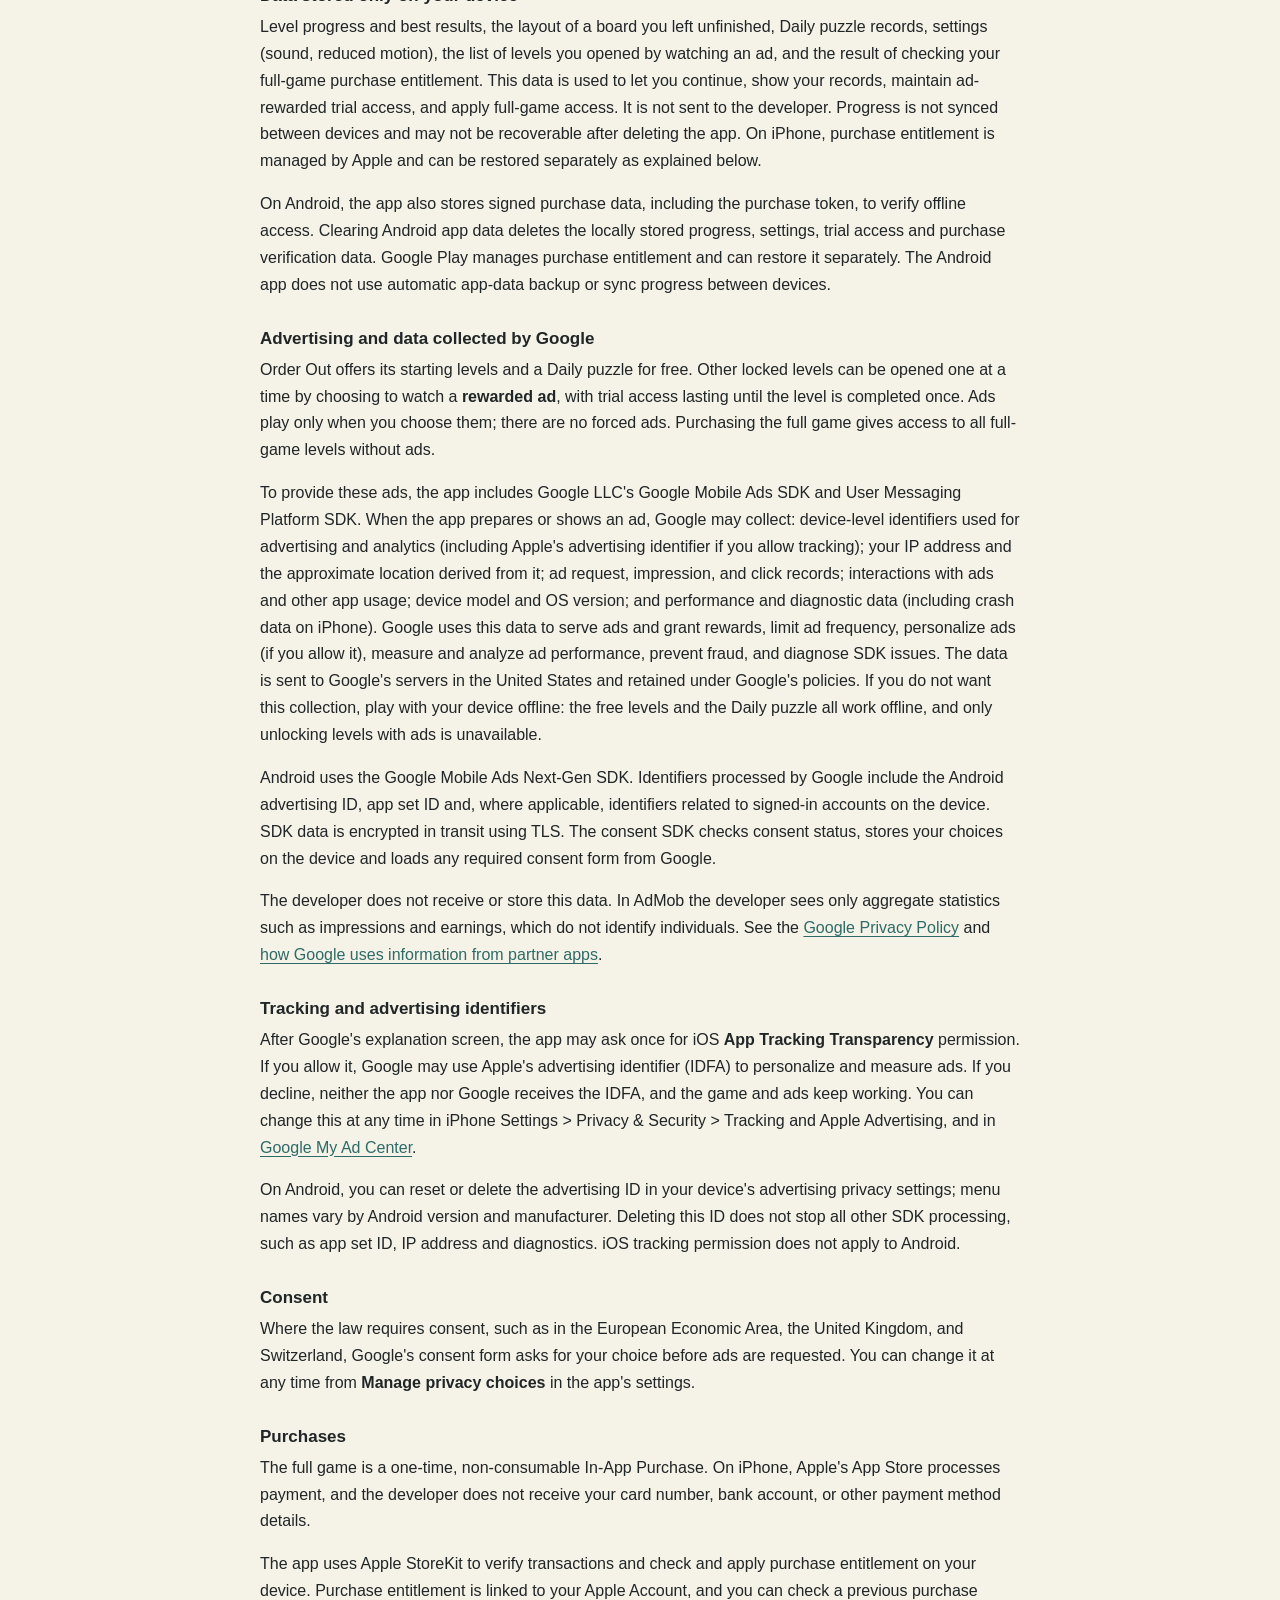
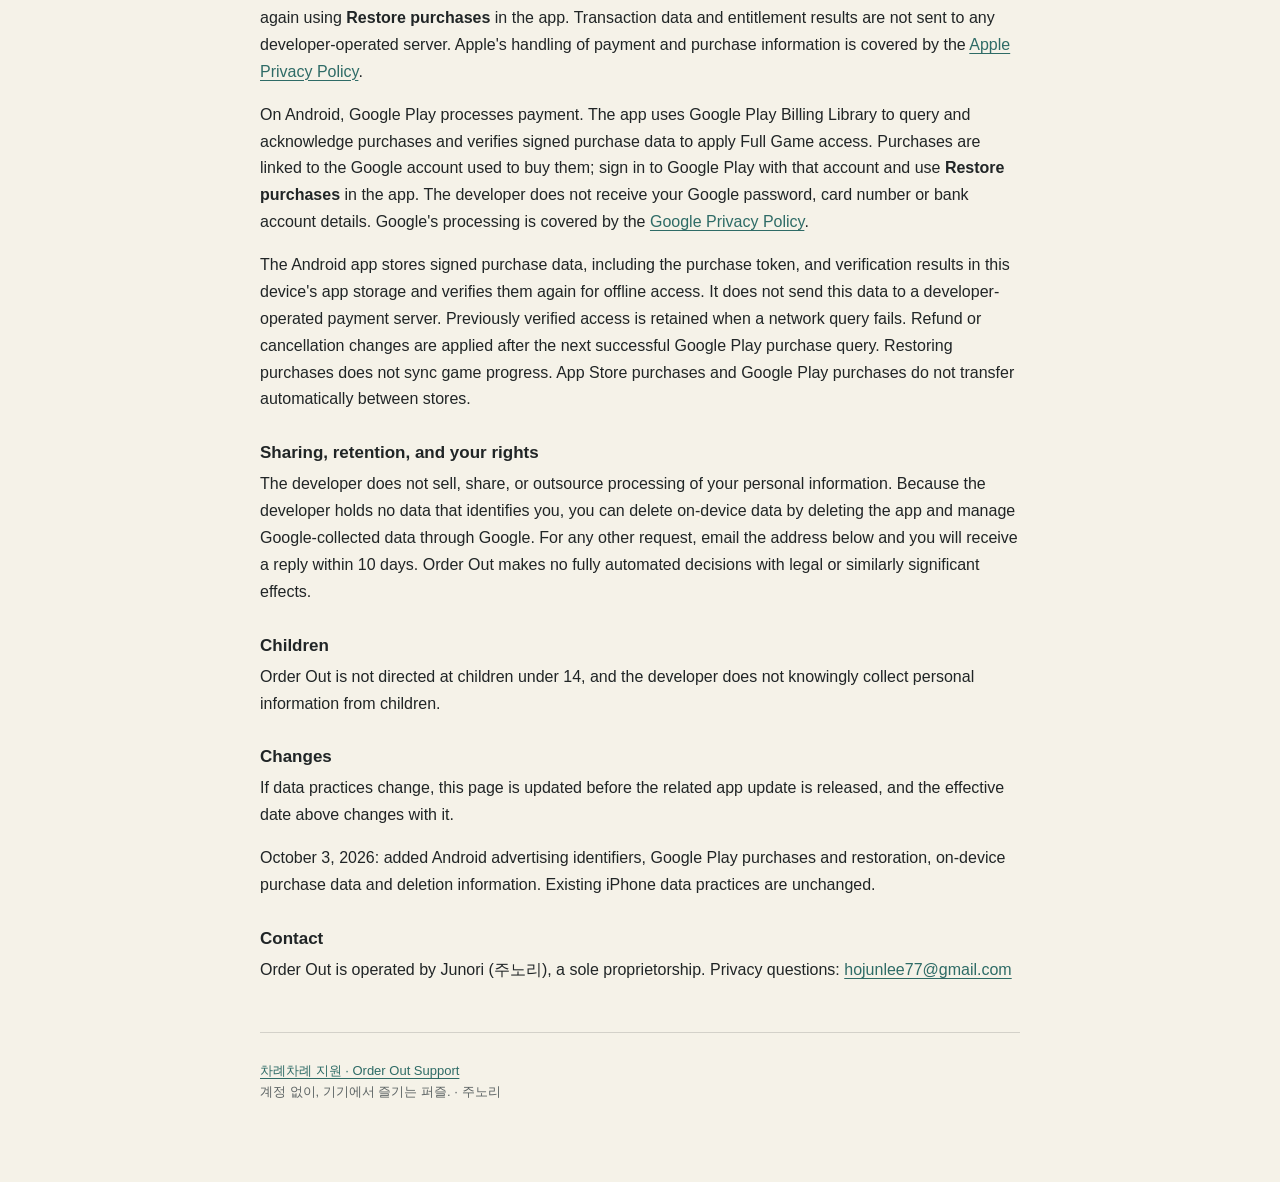
==== commit d73cff01: "Add Android privacy and Google Play purchase support" ====
--- a/privacy/index.html
+++ b/privacy/index.html
@@ -3,7 +3,7 @@
 <head>
   <meta charset="utf-8">
   <meta name="viewport" content="width=device-width, initial-scale=1">
-  <meta name="description" content="차례차례(Order Out) 개인정보처리방침 · Privacy Policy for Order Out, a sliding block puzzle for iPhone.">
+  <meta name="description" content="차례차례(Order Out) 개인정보처리방침 · Privacy Policy for Order Out, a sliding block puzzle for iPhone and Android.">
   <title>차례차례 개인정보처리방침 · Order Out Privacy Policy</title>
   <link rel="stylesheet" href="../styles.css">
 </head>
@@ -12,8 +12,8 @@
     <header>
       <div class="eyebrow">차례차례 · Order Out</div>
       <h1>개인정보처리방침</h1>
-      <p class="lede">차례차례는 계정 없이 즐기는 퍼즐 게임입니다. 개발자는 서버를 운영하지 않으며, 이 문서는 기기에 남는 정보, 광고를 위해 Google이 수집하는 정보, Apple을 통한 구매 처리를 설명합니다.</p>
-      <p class="meta">시행일 2026년 10월 2일 · Effective October 2, 2026</p>
+      <p class="lede">차례차례는 계정 없이 즐기는 퍼즐 게임입니다. 개발자는 서버를 운영하지 않으며, 이 문서는 기기에 남는 정보, 광고를 위해 Google이 수집하는 정보, Apple App Store와 Google Play를 통한 구매 처리를 설명합니다.</p>
+      <p class="meta">시행일 2026년 10월 3일 · Effective October 3, 2026</p>
     </header>
 
     <section class="language" lang="ko">
@@ -25,22 +25,23 @@
         <li>게임 진행 기록과 설정은 이용자의 기기 안에만 저장됩니다.</li>
         <li>앱에 Google의 광고 SDK가 들어 있어, 보상형 광고를 제공하기 위해 Google이 기기와 광고에 관한 정보를 직접 수집합니다(3항).</li>
         <li>앱은 Google의 안내 화면에 이어 iOS의 앱 추적 허용 여부를 물을 수 있습니다. 허용하지 않아도 게임과 광고를 그대로 이용할 수 있습니다(4항).</li>
-        <li>본편은 Apple App Store를 통한 일회성 인앱 구매로 열 수 있습니다. 앱은 기기에서 구매 권리를 확인하며, 개발자는 카드 번호 등 결제 수단 정보를 받지 않습니다(6항).</li>
+        <li>본편은 iPhone의 Apple App Store, Android의 Google Play를 통한 일회성 인앱 구매로 열 수 있습니다. 앱은 기기에서 구매 권리를 확인하며, 개발자는 카드 번호 등 결제 수단 정보를 받지 않습니다(6항).</li>
       </ul>
 
       <h3>2. 기기 안에만 저장되는 정보</h3>
       <table>
-        <tr><th>항목</th><td>레벨 진행 상황과 레벨별 최고 기록, 풀던 판의 배치, 오늘의 차례 기록, 설정(효과음, 움직임 줄이기), 광고를 보고 연 판의 목록, 본편 구매 권리 확인 결과</td></tr>
+        <tr><th>항목</th><td>레벨 진행 상황과 레벨별 최고 기록, 풀던 판의 배치, 오늘의 차례 기록, 설정(효과음, 움직임 줄이기), 광고를 보고 연 판의 목록, 본편 구매 권리 확인 결과. Android에서는 오프라인 구매 권리 검증을 위한 서명된 구매 자료(구매 토큰 포함)도 기기에 보관합니다.</td></tr>
         <tr><th>목적</th><td>이어서 플레이하기, 기록 표시, 광고로 연 판의 체험 권리 유지, 구매한 본편 이용 권리 적용</td></tr>
-        <tr><th>보관</th><td>이 정보는 개발자에게 전송되지 않습니다. 진행 기록과 설정은 다른 기기와 동기화되지 않고, 앱을 삭제하면 복원되지 않을 수 있습니다. 본편 구매 권리는 Apple이 관리하며 별도로 복원할 수 있습니다(6항).</td></tr>
+        <tr><th>보관</th><td>이 정보는 개발자에게 전송되지 않습니다. 진행 기록과 설정은 다른 기기와 동기화되지 않고, 앱을 삭제하거나 Android의 앱 데이터를 지우면 복원되지 않을 수 있습니다. 본편 구매 권리는 구매한 스토어가 관리하며 별도로 복원할 수 있습니다(6항).</td></tr>
       </table>
 
       <h3>3. 광고와 Google이 수집하는 정보</h3>
       <p>차례차례는 처음부터 열려 있는 판과 매일 바뀌는 오늘의 차례를 무료로 제공합니다. 그 밖의 잠긴 판은 이용자가 원할 때 <strong>보상형 광고</strong>를 보고 한 판씩 열어 처음 완료할 때까지 체험할 수 있습니다. 광고는 이용자가 직접 고를 때만 재생되며, 강제로 재생되는 광고는 없습니다. 본편을 구매하면 모든 본편 판을 광고 없이 이용할 수 있습니다.</p>
       <p>이를 위해 앱에는 Google LLC의 Google Mobile Ads SDK와 User Messaging Platform SDK가 포함되어 있습니다. 앱이 실행되어 광고를 미리 준비하거나 광고를 표시할 때, Google이 아래 정보를 직접 수집할 수 있습니다. 이 정보는 Google 서버(미국)로 전송됩니다.</p>
+      <p>Android는 Google Mobile Ads Next-Gen SDK를 사용합니다. Google이 처리하는 식별자에는 Android 광고 ID, 앱 세트 ID(app set ID), 해당되는 경우 기기에 로그인된 계정 관련 식별자가 포함됩니다. SDK가 수집하는 정보는 전송 중 TLS로 암호화됩니다. 동의 SDK는 광고 동의 상태를 확인하고 이용자의 선택을 기기에 저장하며, 필요한 동의 화면을 Google에서 불러옵니다.</p>
       <table>
         <tr><th>수집하는 곳</th><td>Google LLC (미국) · 앱 실행과 광고 요청·표시 시 네트워크로 전송</td></tr>
-        <tr><th>항목</th><td>광고·분석용 기기 단위 식별자(4항에 따라 허용한 경우 Apple 광고 식별자 포함), IP 주소와 이를 바탕으로 추정한 대략적 위치(국가·도시 수준), 광고 요청·노출·클릭 기록, 광고와의 상호작용 등 앱 이용 정보, 기기 모델·OS 버전 등 기기 정보, 성능·진단·충돌 정보</td></tr>
+        <tr><th>항목</th><td>광고·분석용 기기 단위 식별자(4항에 따라 허용한 경우 Apple 광고 식별자 포함), IP 주소와 이를 바탕으로 추정한 대략적 위치(국가·도시 수준), 광고 요청·노출·클릭 기록, 광고와의 상호작용 등 앱 이용 정보, 기기 모델·OS 버전 등 기기 정보, 성능·진단 정보(iPhone에서는 충돌 정보 포함)</td></tr>
         <tr><th>목적</th><td>광고 게재와 보상 지급, 광고 빈도 제한, 맞춤형 광고(허용한 경우), 광고 성과 측정과 분석, 부정 클릭·사기 방지, SDK 오류 진단</td></tr>
         <tr><th>보유 기간</th><td>Google의 개인정보처리방침과 데이터 보관 정책에 따릅니다.</td></tr>
         <tr><th>거부 방법과 영향</th><td>수집을 원하지 않으면 기기의 인터넷 연결을 끈 상태로 플레이하세요. 무료 판과 오늘의 차례는 오프라인에서도 모두 이용할 수 있고, 광고로 판을 여는 기능만 이용할 수 없습니다.</td></tr>
@@ -56,13 +57,16 @@
         <li>iPhone 설정 &gt; 개인정보 보호 및 보안 &gt; Apple 광고: 맞춤형 광고 끄기</li>
         <li><a href="https://myadcenter.google.com/">Google 내 광고 센터</a>: Google 맞춤 광고 설정</li>
       </ul>
+      <p>Android에서는 기기의 광고 개인정보 설정에서 광고 ID를 재설정하거나 삭제할 수 있습니다. 메뉴 이름과 위치는 Android 버전과 제조사에 따라 다릅니다. 광고 ID를 삭제해도 앱 세트 ID, IP 주소, 진단 정보 등 다른 SDK 정보 처리가 모두 중단되는 것은 아닙니다. iOS의 앱 추적 허용 설정은 Android에 적용되지 않습니다.</p>
 
       <h3>5. 광고 동의</h3>
       <p>유럽경제지역, 영국, 스위스처럼 법이 동의를 요구하는 지역에서는 광고를 요청하기 전에 Google의 동의 화면으로 이용자의 선택을 묻습니다. 이 지역의 이용자는 앱 설정의 <strong>개인정보 선택 관리</strong>에서 언제든 선택을 바꿀 수 있습니다.</p>
 
       <h3>6. 결제</h3>
-      <p>본편은 한 번 구매하는 비소모성 인앱 구매 상품입니다. 결제는 Apple App Store가 처리하고, 개발자는 카드 번호나 은행 계좌 등 결제 수단 정보를 받지 않습니다.</p>
-      <p>앱은 Apple StoreKit을 통해 기기에서 거래를 검증하고 본편 구매 권리를 확인하여 적용합니다. 구매 권리는 Apple 계정에 연결되며, 이전 구매는 앱의 <strong>구매 복원</strong>으로 다시 확인할 수 있습니다. 거래 정보와 권리 확인 결과는 개발자 서버로 전송되지 않습니다. 결제와 구매 정보에 대한 Apple의 처리는 <a href="https://www.apple.com/legal/privacy/ko/">Apple 개인정보 처리방침</a>을 따릅니다.</p>
+      <p>본편은 한 번 구매하는 비소모성 인앱 구매 상품입니다. iPhone 결제는 Apple App Store가 처리하고, 개발자는 카드 번호나 은행 계좌 등 결제 수단 정보를 받지 않습니다.</p>
+      <p>앱은 Apple StoreKit을 통해 기기에서 거래를 검증하고 본편 구매 권리를 확인하여 적용합니다. 구매 권리는 Apple 계정에 연결되며, 이전 구매는 앱의 <strong>구매 복원</strong>으로 다시 확인할 수 있습니다. 거래 정보와 권리 확인 결과는 개발자 서버로 전송되지 않습니다. 결제와 구매 정보에 대한 Apple의 처리는 <a href="https://www.apple.com/kr/legal/privacy/kr/">Apple 개인정보 처리방침</a>을 따릅니다.</p>
+      <p>Android 결제는 Google Play가 처리합니다. 앱은 Google Play Billing Library로 구매 상태를 조회하고 구매를 승인 확인한 뒤, 서명된 구매 정보로 본편 이용 권리를 검증합니다. 구매 권리는 구매한 Google 계정에 연결되며, 같은 계정으로 Google Play에 로그인한 뒤 <strong>구매 복원</strong>으로 확인할 수 있습니다. 개발자는 Google 계정 비밀번호, 카드 번호나 은행 계좌 정보를 받지 않습니다. Google의 결제·개인정보 처리에는 <a href="https://policies.google.com/privacy?hl=ko">Google 개인정보처리방침</a>이 적용됩니다.</p>
+      <p>Android 앱은 오프라인 이용을 위해 구매 토큰을 포함한 서명된 구매 자료와 검증 결과를 이 기기의 앱 저장 공간에 보관하고 다시 검증합니다. 개발자 결제 서버로 이 자료를 전송하지 않습니다. 인터넷 조회 실패 시 이전에 검증한 권리를 유지하며, 환불·취소에 따른 변경은 다음 성공한 Google Play 구매 조회에서 반영됩니다. 구매 복원은 진행 기록을 다른 기기로 동기화하지 않습니다. App Store 구매와 Google Play 구매는 서로 자동 이전되지 않습니다.</p>
 
       <h3>7. 제3자 제공과 처리 위탁</h3>
       <p>개발자는 이용자의 개인정보를 제3자에게 제공하거나 처리를 위탁하지 않습니다. 3항의 정보는 앱에 포함된 SDK를 통해 Google이 직접 수집합니다.</p>
@@ -75,7 +79,7 @@
       <p>차례차례는 이용자에게 법적 효과나 중대한 영향을 주는 완전히 자동화된 결정을 하지 않습니다.</p>
 
       <h3>10. 안전성 확보 조치</h3>
-      <p>개발자는 개인정보를 저장하는 서버를 운영하지 않습니다. 기기 안의 정보는 iOS 앱 저장 공간에 보관되어 다른 앱이 읽을 수 없습니다.</p>
+      <p>개발자는 개인정보를 저장하는 서버를 운영하지 않습니다. 기기 안의 정보는 iOS·Android 앱 저장 공간에 보관됩니다. Android 앱은 기기 간 진행 동기화와 앱 데이터의 자동 백업을 사용하지 않습니다. Google 광고 SDK가 전송하는 정보는 TLS로 암호화됩니다.</p>
 
       <h3>11. 아동의 개인정보</h3>
       <p>차례차례는 만 14세 미만 아동을 주 대상으로 하지 않으며, 개발자는 아동의 개인정보를 의도적으로 수집하지 않습니다.</p>
@@ -98,7 +102,7 @@
 
       <h3>14. 처리방침 변경</h3>
       <p>데이터 처리 방식이 바뀌면 관련 앱 업데이트를 출시하기 전에 이 페이지를 갱신하고 시행일을 고칩니다. 이용자의 권리에 중요한 변경은 시행 7일 전부터 이 페이지에 알립니다.</p>
-      <p>개정 이력: 2026년 10월 2일 제정.</p>
+      <p>개정 이력: 2026년 10월 2일 제정. 2026년 10월 3일 Android의 광고 식별자, Google Play 구매·복원, 기기 내 구매 자료와 데이터 삭제 안내 추가. 기존 iPhone 데이터 처리 방식은 유지됩니다.</p>
     </section>
 
     <section class="language" lang="en">
@@ -110,26 +114,31 @@
         <li>Your game progress and settings are stored only on your device.</li>
         <li>The app includes Google's advertising SDK, so Google collects device and ad-related information directly to provide rewarded ads.</li>
         <li>After Google's explanation screen, the app may ask for iOS App Tracking Transparency permission. You can play and use ads the same way if you decline.</li>
-        <li>The full game is available as a one-time In-App Purchase through Apple's App Store. The app checks purchase entitlement on your device; the developer does not receive your card number or other payment method details.</li>
+        <li>The full game is available as a one-time In-App Purchase through Apple's App Store on iPhone and Google Play on Android. The app checks purchase entitlement on your device; the developer does not receive your card number or other payment method details.</li>
       </ul>
 
       <h3>Data stored only on your device</h3>
-      <p>Level progress and best results, the layout of a board you left unfinished, Daily puzzle records, settings (sound, reduced motion), the list of levels you opened by watching an ad, and the result of checking your full-game purchase entitlement. This data is used to let you continue, show your records, maintain ad-rewarded trial access, and apply full-game access. It is not sent to the developer. Progress is not synced between devices and may not be recoverable after deleting the app. Purchase entitlement is managed by Apple and can be restored separately as explained below.</p>
+      <p>Level progress and best results, the layout of a board you left unfinished, Daily puzzle records, settings (sound, reduced motion), the list of levels you opened by watching an ad, and the result of checking your full-game purchase entitlement. This data is used to let you continue, show your records, maintain ad-rewarded trial access, and apply full-game access. It is not sent to the developer. Progress is not synced between devices and may not be recoverable after deleting the app. On iPhone, purchase entitlement is managed by Apple and can be restored separately as explained below.</p>
+      <p>On Android, the app also stores signed purchase data, including the purchase token, to verify offline access. Clearing Android app data deletes the locally stored progress, settings, trial access and purchase verification data. Google Play manages purchase entitlement and can restore it separately. The Android app does not use automatic app-data backup or sync progress between devices.</p>
 
       <h3>Advertising and data collected by Google</h3>
       <p>Order Out offers its starting levels and a Daily puzzle for free. Other locked levels can be opened one at a time by choosing to watch a <strong>rewarded ad</strong>, with trial access lasting until the level is completed once. Ads play only when you choose them; there are no forced ads. Purchasing the full game gives access to all full-game levels without ads.</p>
-      <p>To provide these ads, the app includes Google LLC's Google Mobile Ads SDK and User Messaging Platform SDK. When the app prepares or shows an ad, Google may collect: device-level identifiers used for advertising and analytics (including Apple's advertising identifier if you allow tracking); your IP address and the approximate location derived from it; ad request, impression, and click records; interactions with ads and other app usage; device model and OS version; and performance, diagnostic, and crash data. Google uses this data to serve ads and grant rewards, limit ad frequency, personalize ads (if you allow it), measure and analyze ad performance, prevent fraud, and diagnose SDK issues. The data is sent to Google's servers in the United States and retained under Google's policies. If you do not want this collection, play with your device offline: the free levels and the Daily puzzle all work offline, and only unlocking levels with ads is unavailable.</p>
+      <p>To provide these ads, the app includes Google LLC's Google Mobile Ads SDK and User Messaging Platform SDK. When the app prepares or shows an ad, Google may collect: device-level identifiers used for advertising and analytics (including Apple's advertising identifier if you allow tracking); your IP address and the approximate location derived from it; ad request, impression, and click records; interactions with ads and other app usage; device model and OS version; and performance and diagnostic data (including crash data on iPhone). Google uses this data to serve ads and grant rewards, limit ad frequency, personalize ads (if you allow it), measure and analyze ad performance, prevent fraud, and diagnose SDK issues. The data is sent to Google's servers in the United States and retained under Google's policies. If you do not want this collection, play with your device offline: the free levels and the Daily puzzle all work offline, and only unlocking levels with ads is unavailable.</p>
+      <p>Android uses the Google Mobile Ads Next-Gen SDK. Identifiers processed by Google include the Android advertising ID, app set ID and, where applicable, identifiers related to signed-in accounts on the device. SDK data is encrypted in transit using TLS. The consent SDK checks consent status, stores your choices on the device and loads any required consent form from Google.</p>
       <p>The developer does not receive or store this data. In AdMob the developer sees only aggregate statistics such as impressions and earnings, which do not identify individuals. See the <a href="https://policies.google.com/privacy">Google Privacy Policy</a> and <a href="https://policies.google.com/technologies/partner-sites">how Google uses information from partner apps</a>.</p>
 
       <h3>Tracking and advertising identifiers</h3>
       <p>After Google's explanation screen, the app may ask once for iOS <strong>App Tracking Transparency</strong> permission. If you allow it, Google may use Apple's advertising identifier (IDFA) to personalize and measure ads. If you decline, neither the app nor Google receives the IDFA, and the game and ads keep working. You can change this at any time in iPhone Settings &gt; Privacy &amp; Security &gt; Tracking and Apple Advertising, and in <a href="https://myadcenter.google.com/">Google My Ad Center</a>.</p>
+      <p>On Android, you can reset or delete the advertising ID in your device's advertising privacy settings; menu names vary by Android version and manufacturer. Deleting this ID does not stop all other SDK processing, such as app set ID, IP address and diagnostics. iOS tracking permission does not apply to Android.</p>
 
       <h3>Consent</h3>
       <p>Where the law requires consent, such as in the European Economic Area, the United Kingdom, and Switzerland, Google's consent form asks for your choice before ads are requested. You can change it at any time from <strong>Manage privacy choices</strong> in the app's settings.</p>
 
       <h3>Purchases</h3>
-      <p>The full game is a one-time, non-consumable In-App Purchase. Apple's App Store processes payment, and the developer does not receive your card number, bank account, or other payment method details.</p>
+      <p>The full game is a one-time, non-consumable In-App Purchase. On iPhone, Apple's App Store processes payment, and the developer does not receive your card number, bank account, or other payment method details.</p>
       <p>The app uses Apple StoreKit to verify transactions and check and apply purchase entitlement on your device. Purchase entitlement is linked to your Apple Account, and you can check a previous purchase again using <strong>Restore purchases</strong> in the app. Transaction data and entitlement results are not sent to any developer-operated server. Apple's handling of payment and purchase information is covered by the <a href="https://www.apple.com/legal/privacy/en-ww/">Apple Privacy Policy</a>.</p>
+      <p>On Android, Google Play processes payment. The app uses Google Play Billing Library to query and acknowledge purchases and verifies signed purchase data to apply Full Game access. Purchases are linked to the Google account used to buy them; sign in to Google Play with that account and use <strong>Restore purchases</strong> in the app. The developer does not receive your Google password, card number or bank account details. Google's processing is covered by the <a href="https://policies.google.com/privacy">Google Privacy Policy</a>.</p>
+      <p>The Android app stores signed purchase data, including the purchase token, and verification results in this device's app storage and verifies them again for offline access. It does not send this data to a developer-operated payment server. Previously verified access is retained when a network query fails. Refund or cancellation changes are applied after the next successful Google Play purchase query. Restoring purchases does not sync game progress. App Store purchases and Google Play purchases do not transfer automatically between stores.</p>
 
       <h3>Sharing, retention, and your rights</h3>
       <p>The developer does not sell, share, or outsource processing of your personal information. Because the developer holds no data that identifies you, you can delete on-device data by deleting the app and manage Google-collected data through Google. For any other request, email the address below and you will receive a reply within 10 days. Order Out makes no fully automated decisions with legal or similarly significant effects.</p>
@@ -139,6 +148,7 @@
 
       <h3>Changes</h3>
       <p>If data practices change, this page is updated before the related app update is released, and the effective date above changes with it.</p>
+      <p>October 3, 2026: added Android advertising identifiers, Google Play purchases and restoration, on-device purchase data and deletion information. Existing iPhone data practices are unchanged.</p>
 
       <h3>Contact</h3>
       <p>Order Out is operated by Junori (주노리), a sole proprietorship. Privacy questions: <a href="mailto:hojunlee77@gmail.com?subject=Order%20Out%20Privacy">hojunlee77@gmail.com</a></p>
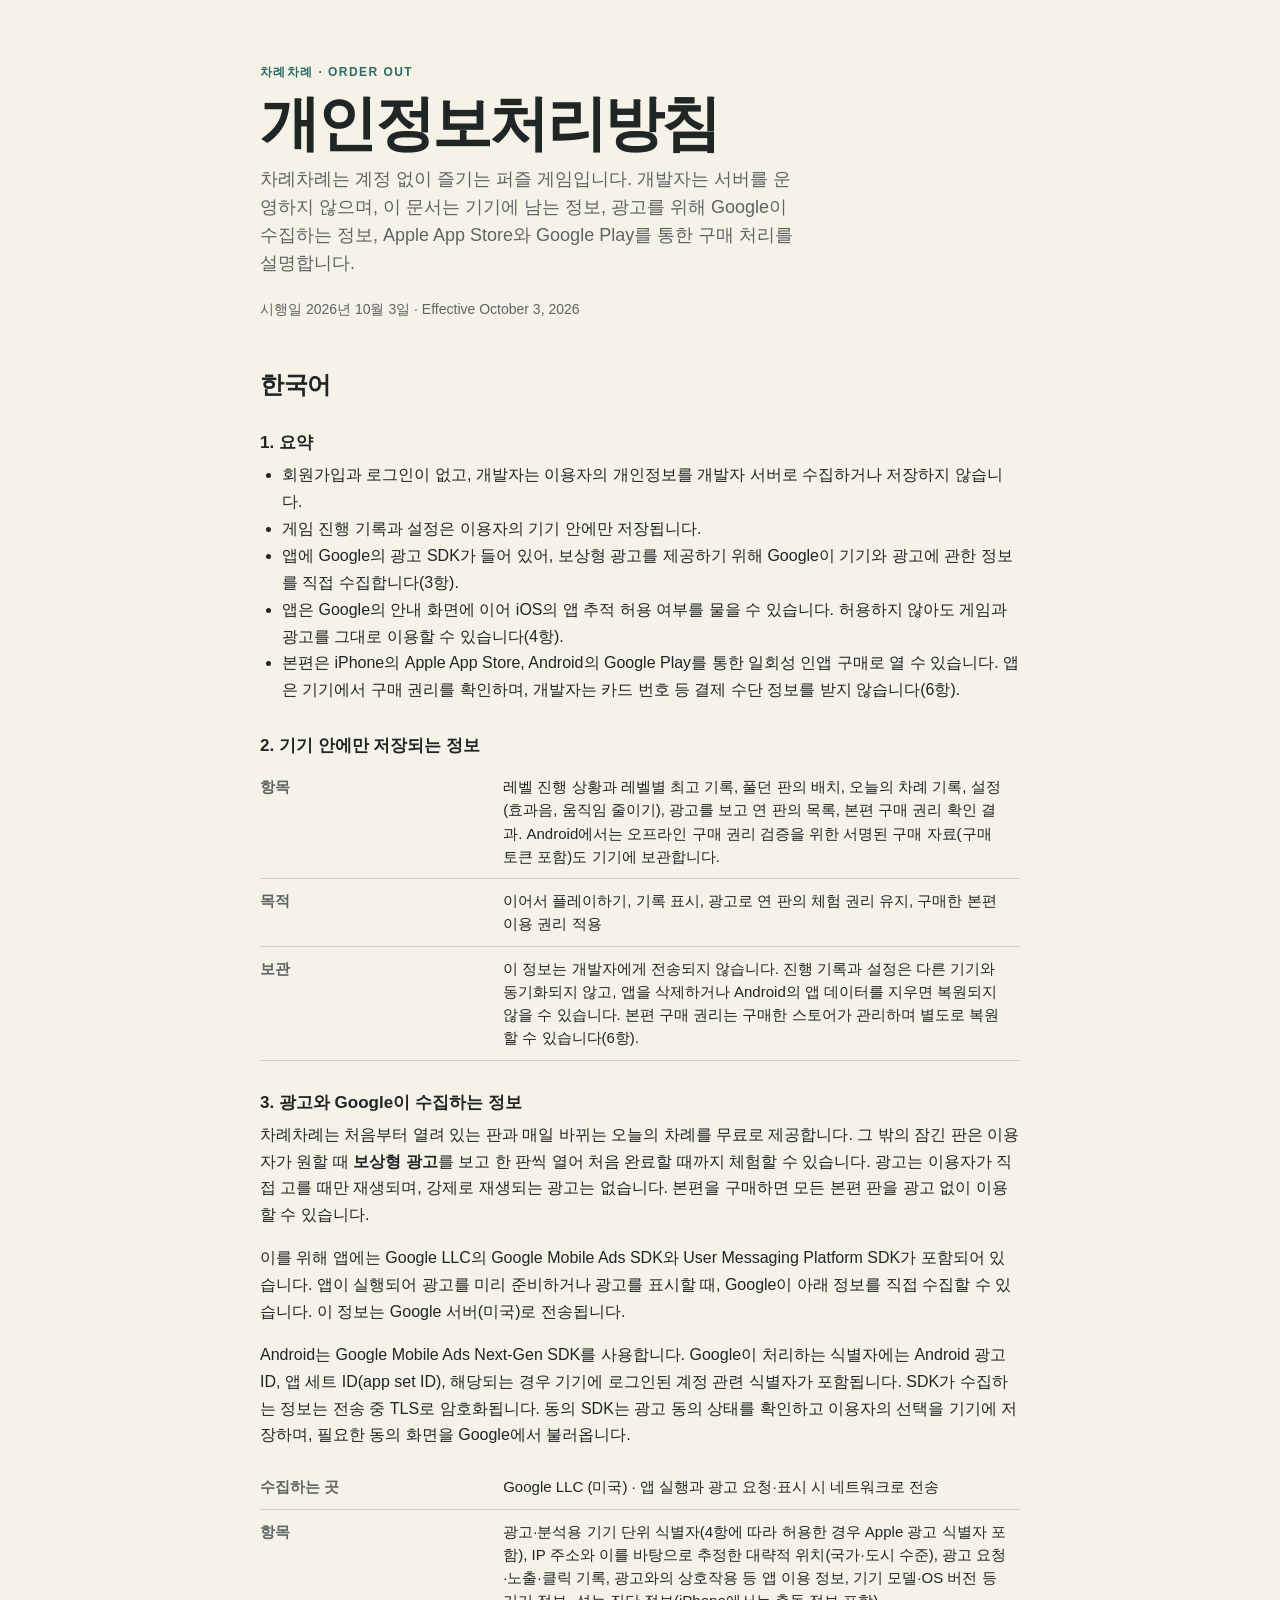
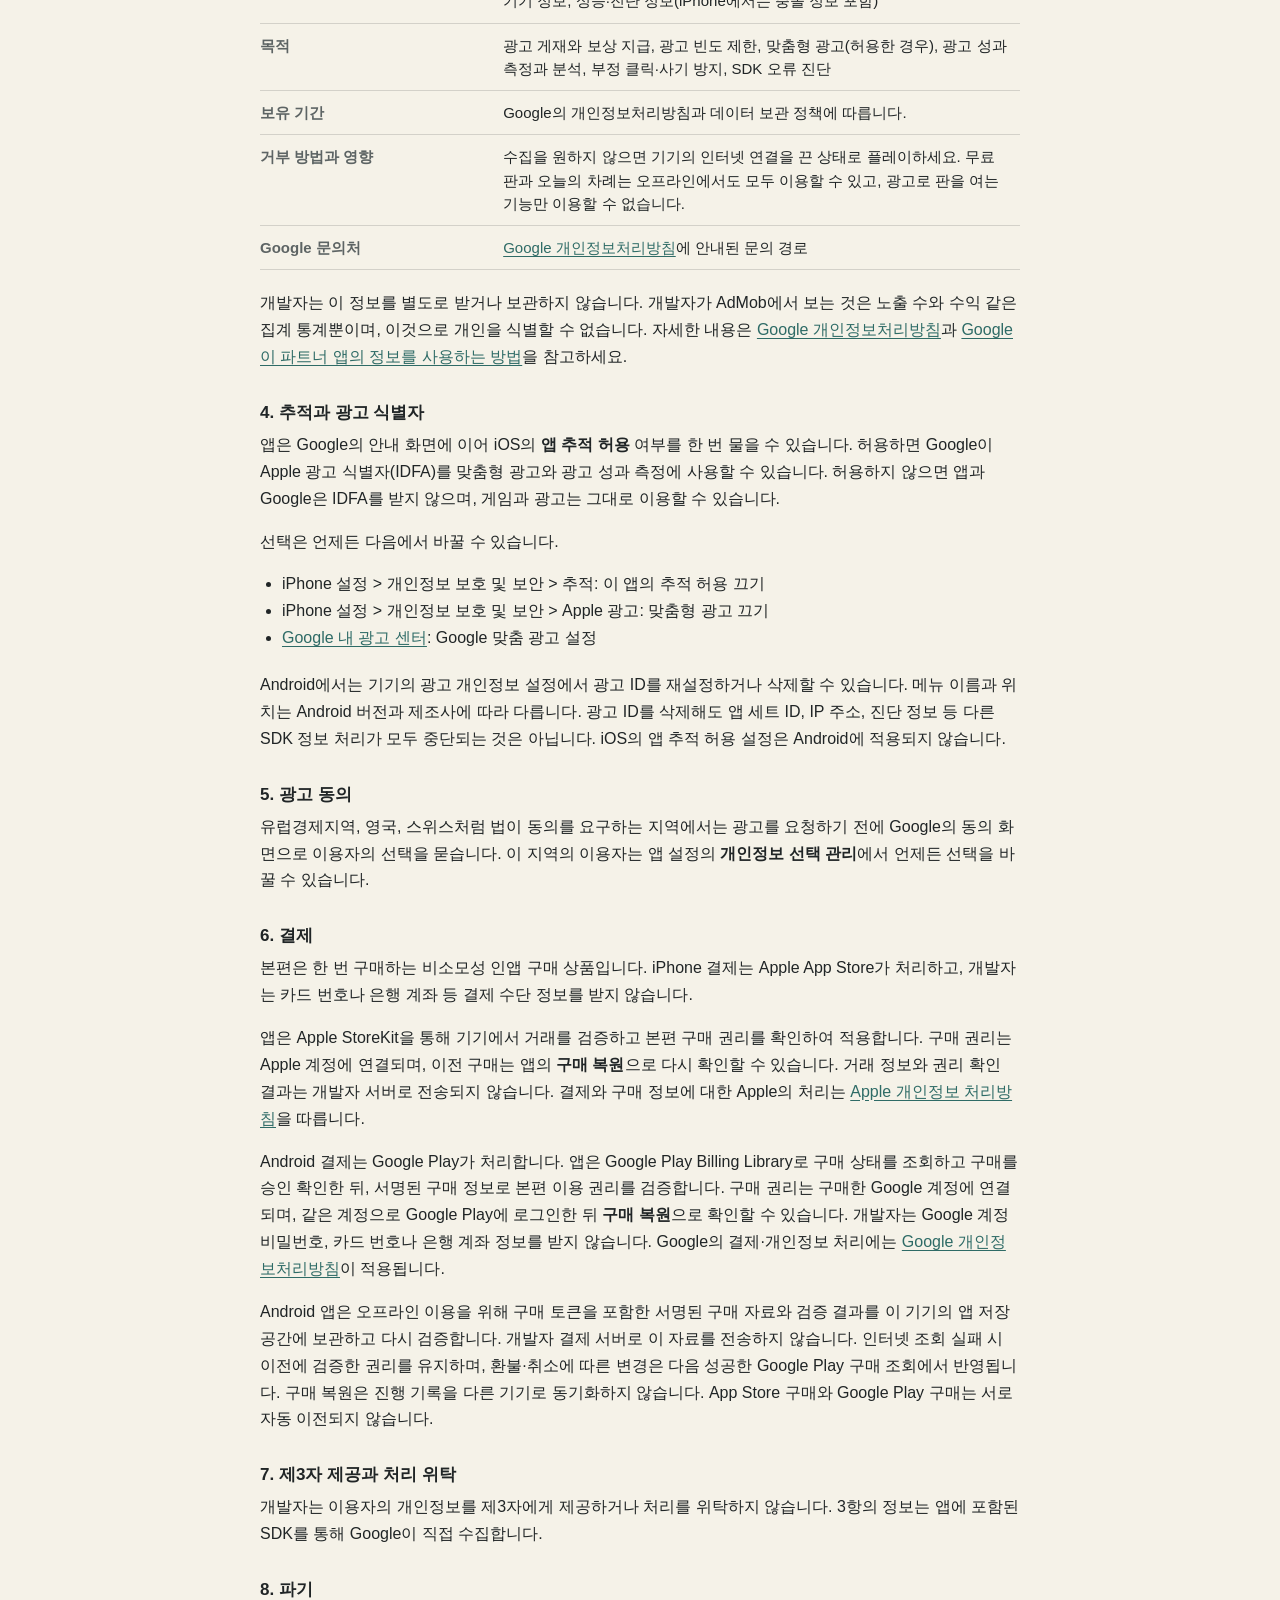
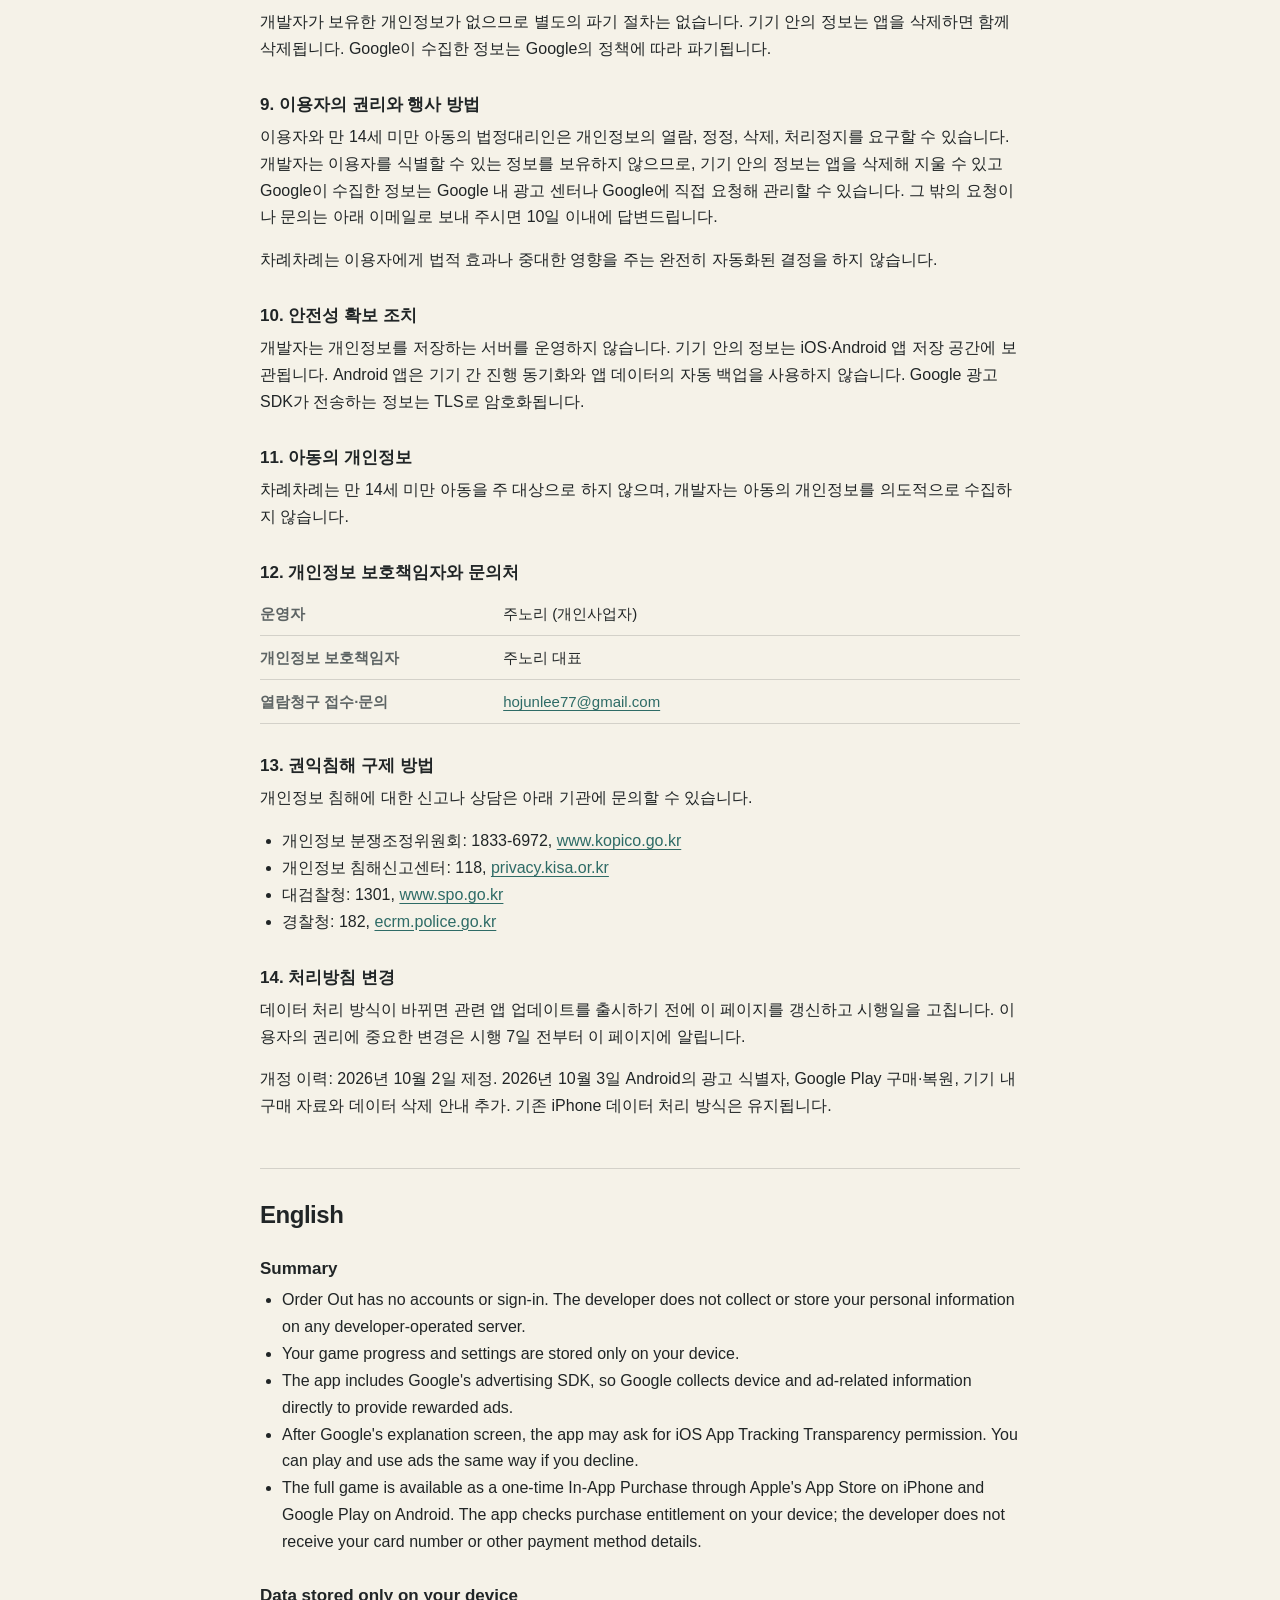
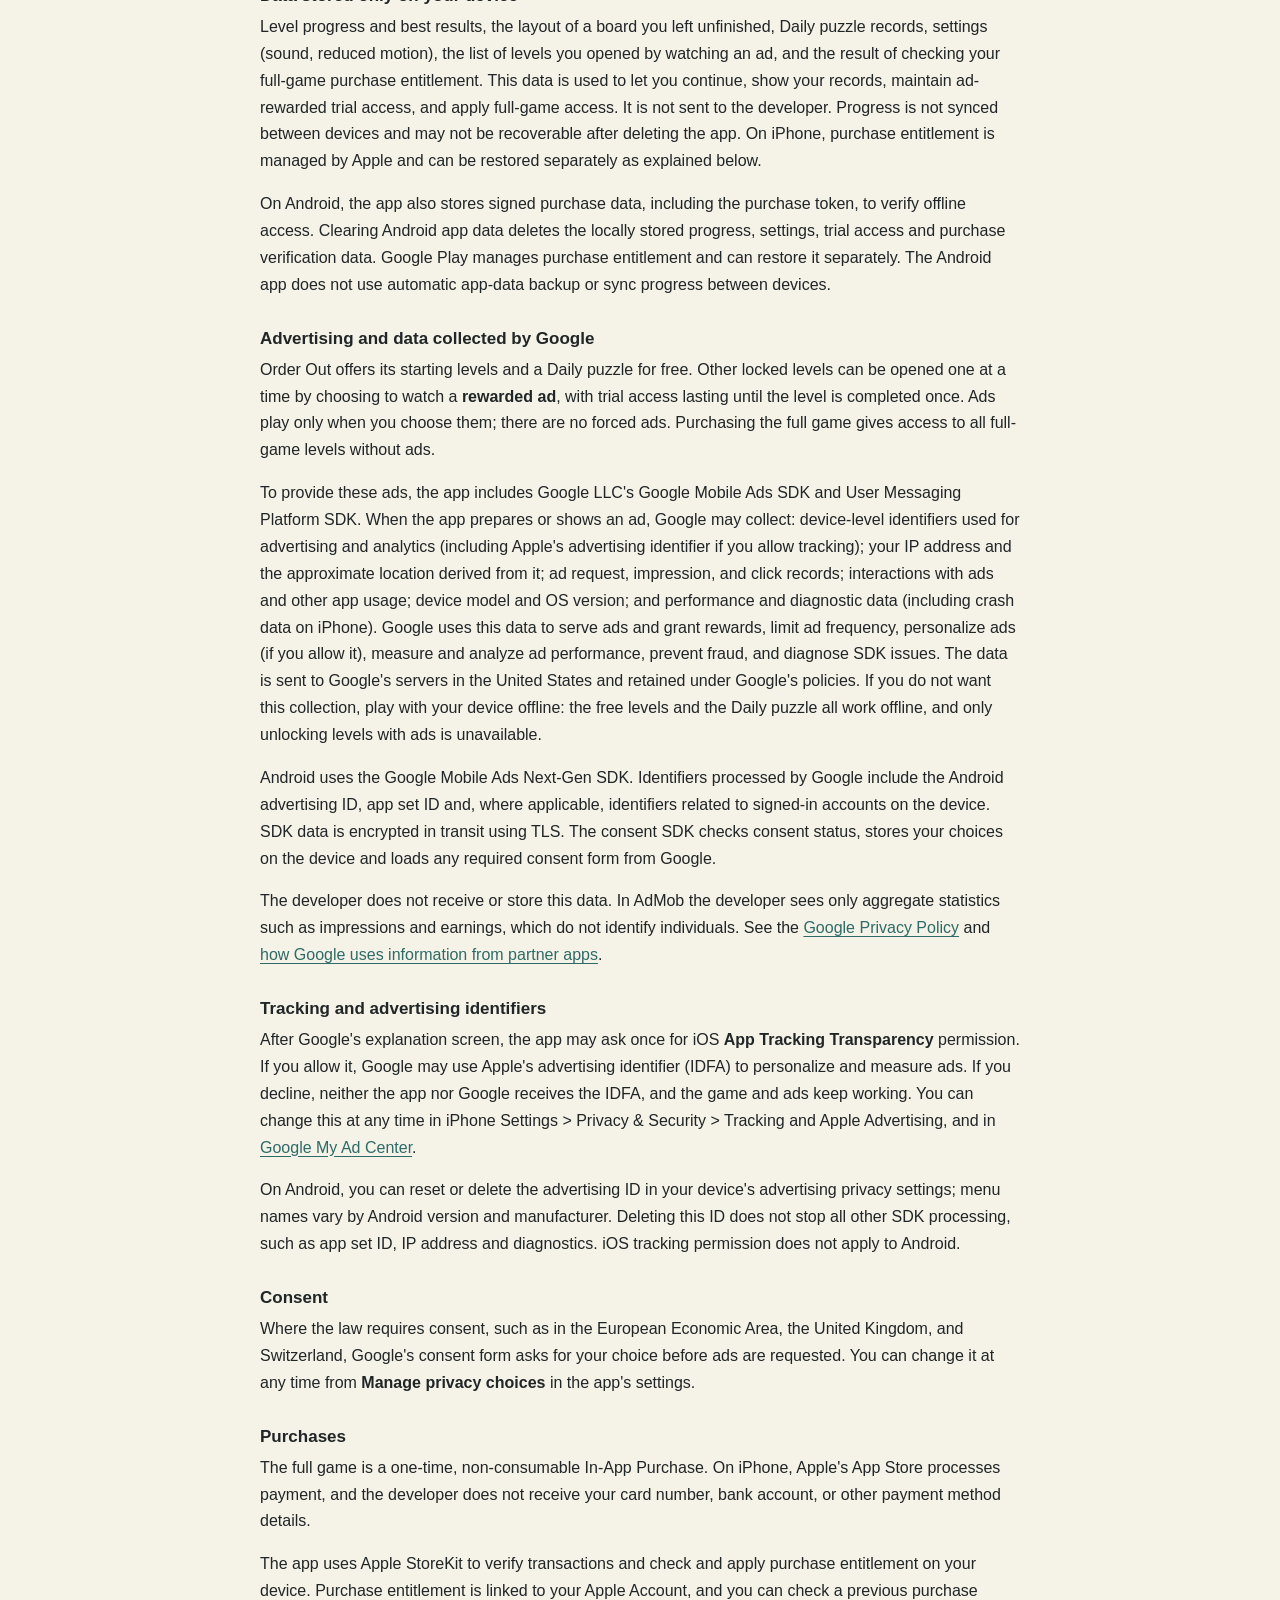
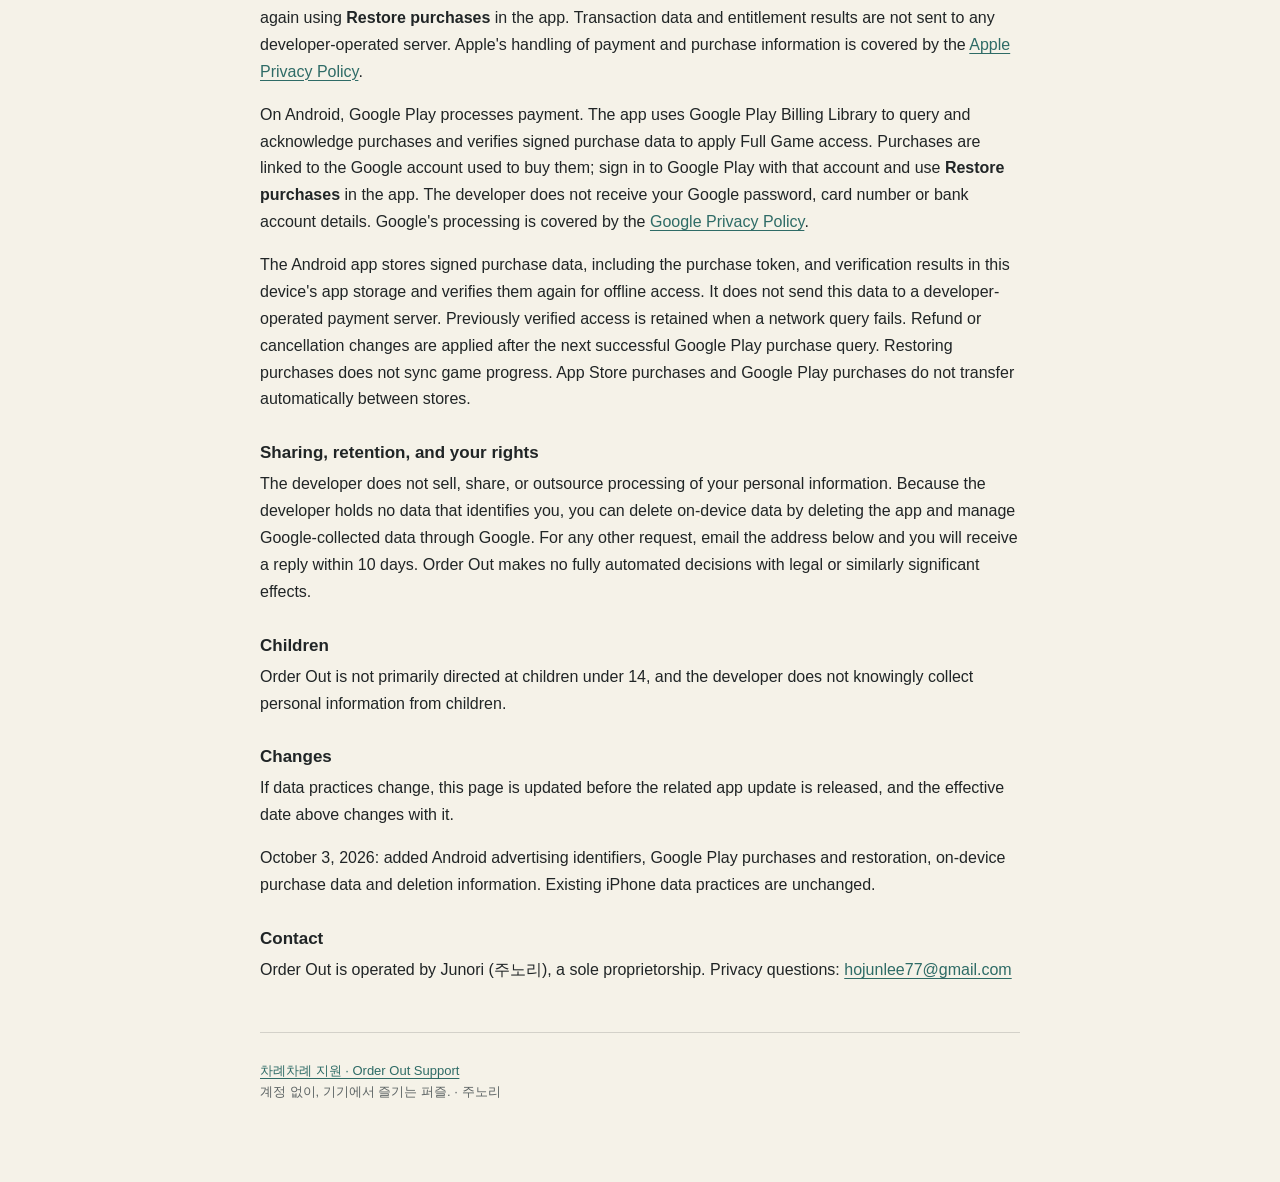
==== commit fa19dc72: "Align English children notice with Korean policy" ====
--- a/privacy/index.html
+++ b/privacy/index.html
@@ -144,7 +144,7 @@
       <p>The developer does not sell, share, or outsource processing of your personal information. Because the developer holds no data that identifies you, you can delete on-device data by deleting the app and manage Google-collected data through Google. For any other request, email the address below and you will receive a reply within 10 days. Order Out makes no fully automated decisions with legal or similarly significant effects.</p>
 
       <h3>Children</h3>
-      <p>Order Out is not directed at children under 14, and the developer does not knowingly collect personal information from children.</p>
+      <p>Order Out is not primarily directed at children under 14, and the developer does not knowingly collect personal information from children.</p>
 
       <h3>Changes</h3>
       <p>If data practices change, this page is updated before the related app update is released, and the effective date above changes with it.</p>
